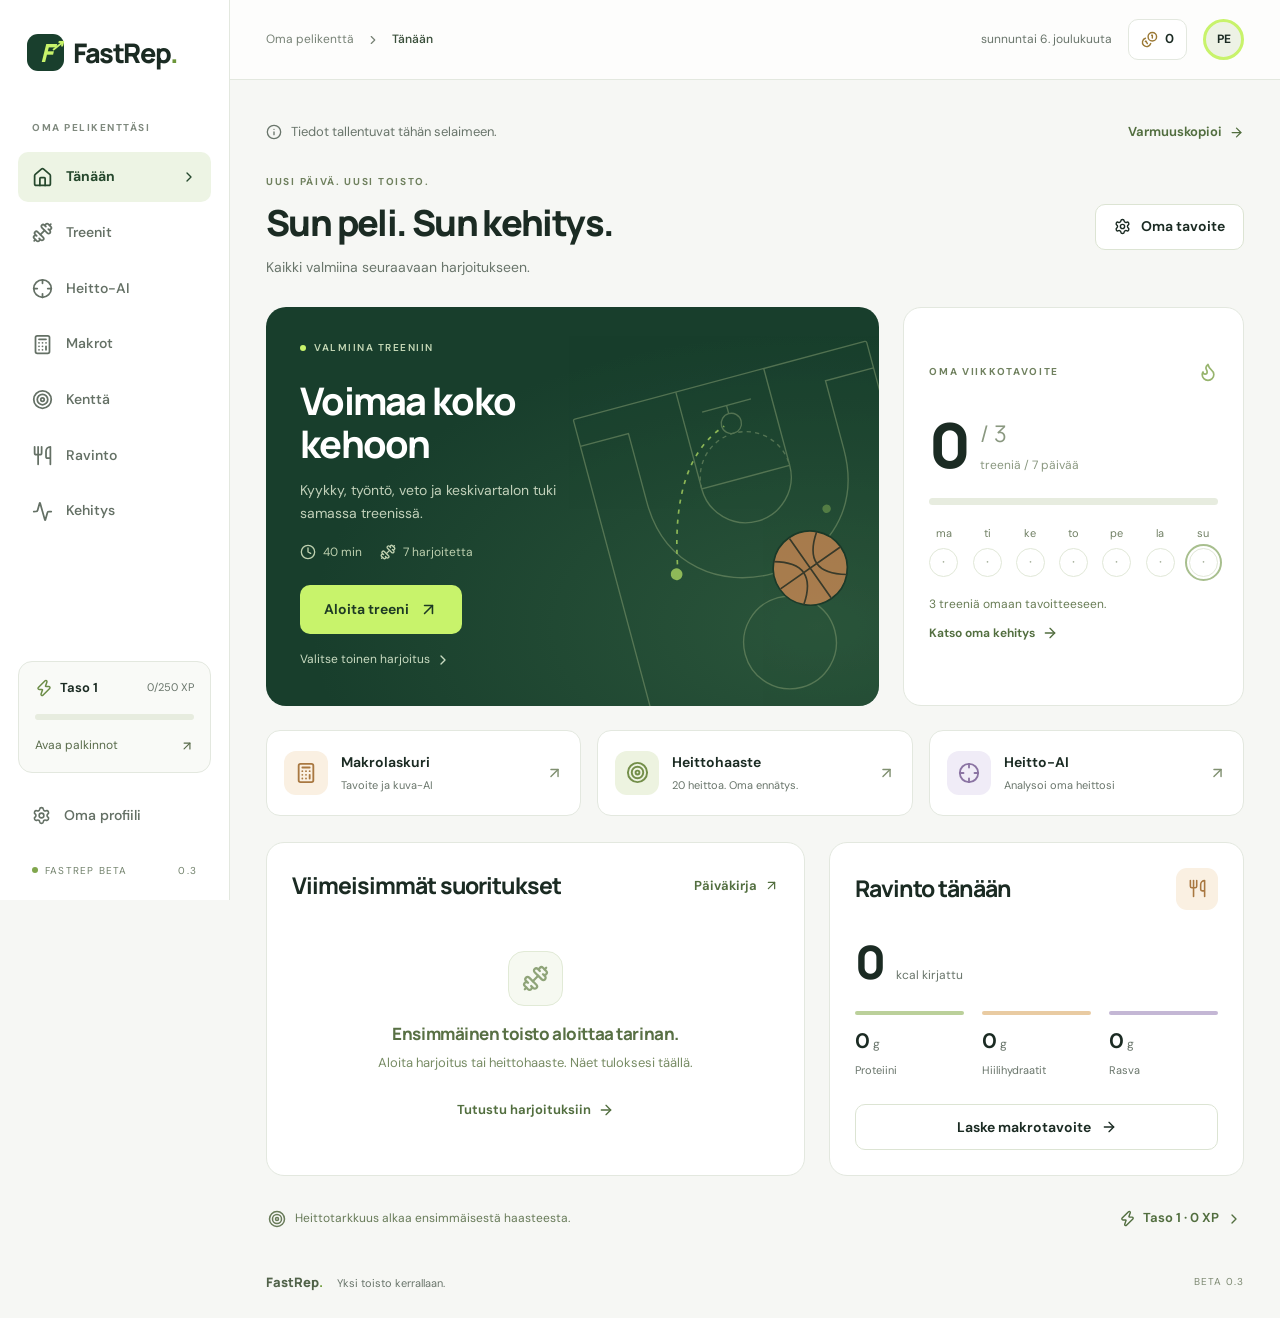
==== index.html @ 70773b08 "Publish FastRep macro and shot analysis pages" ====
<!doctype html>
<html lang="fi">
  <head>
    <meta charset="UTF-8"/>
    <meta name="viewport" content="width=device-width, initial-scale=1.0"/>
    <meta name="theme-color" content="#193f2d"/>
    <meta name="description" content="FastRep – koripalloilijan treenit, ruokapäiväkirja, heittohaasteet ja oma kehitys. Ilmainen selainbeta."/>
    <title>FastRep · Oma pelikenttäsi</title>
    <link rel="icon" type="image/svg+xml" href="./favicon.svg"/>
    <link rel="manifest" href="./manifest.webmanifest"/>
    <script type="module" crossorigin src="./assets/index-g4Y_uyLT.js"></script>
    <link rel="stylesheet" crossorigin href="./assets/index-Dnd0br1i.css">
  </head>
  <body>
    <div id="root"></div>
    <noscript>FastRep tarvitsee JavaScriptin. Ota se käyttöön selaimen asetuksissa.</noscript>
  </body>
</html>
---- assets/index-Dnd0br1i.css ----
@import "https://fonts.googleapis.com/css2?family=DM+Sans:wght@400;450;500;550;600;650;700&family=Manrope:wght@400;500;600;650;700;750;800&display=swap";:root{--bg:#f6f7f4;--ink:#1b2b23;--muted:#69756b;--line:#e3e8df;--green:#193f2d;--lime:#c8f36b;--white:#fff;--radius:18px}*{box-sizing:border-box}body{background:var(--bg);color:var(--ink);margin:0;font-family:DM Sans,Arial,sans-serif;font-size:15px;line-height:1.55}button,input,select,textarea{font:inherit}button,a,input,select,textarea,summary{-webkit-tap-highlight-color:transparent}button,a{touch-action:manipulation}button{cursor:pointer;color:inherit;transition:background .16s,border-color .16s,transform .16s}button:disabled{opacity:.45;cursor:not-allowed}button:focus-visible,a:focus-visible,input:focus-visible,select:focus-visible,textarea:focus-visible,summary:focus-visible{outline-offset:3px;outline:3px solid #729e3c}a{color:inherit;text-decoration:none}h1,h2,h3,p{margin-top:0}h1,h2,h3{letter-spacing:-.045em;font-family:Manrope,DM Sans,sans-serif;line-height:1.2}h1{margin-bottom:12px;font-size:36px;font-weight:800}h2{margin-bottom:12px;font-size:23px;font-weight:750}h3{letter-spacing:-.025em;margin-bottom:8px;font-size:17px;font-weight:750}p{line-height:1.65}small{font-size:12px}strong{font-weight:650}svg{flex-shrink:0}.sr-only{clip:rect(0,0,0,0);white-space:nowrap;border:0;width:1px;height:1px;margin:-1px;padding:0;position:absolute;overflow:hidden}.skip-link{z-index:200;background:var(--green);color:#fff;border-radius:8px;padding:12px 18px;position:fixed;top:-80px;left:20px}.skip-link:focus{top:15px}.app-shell{min-height:100vh;display:flex}.sidebar{border-right:1px solid var(--line);z-index:20;background:#fff;flex-direction:column;width:230px;padding:32px 18px 22px;display:flex;position:fixed;inset:0 auto 0 0}.brand{letter-spacing:-1.4px;background:0 0;border:0;align-items:center;gap:9px;padding:0 9px;font-family:Manrope,sans-serif;font-size:27px;font-weight:800;display:flex}.brand-dot{color:#6c9639;margin-left:-9px}.brand-symbol{background:var(--green);width:37px;height:37px;color:var(--lime);border-radius:11px;place-items:center;font-size:25px;font-style:italic;font-weight:800;display:grid;position:relative}.brand-symbol span{font-size:16px;position:absolute;top:-1px;right:2px}.sidebar-label{letter-spacing:1.5px;color:#7f897e;margin:46px 14px 17px;font-size:10px;font-weight:700}.sidebar nav{gap:6px;display:grid}.nav-item{text-align:left;color:#647065;background:0 0;border:0;border-radius:10px;align-items:center;gap:13px;width:100%;padding:14px;font-size:14px;font-weight:550;display:flex}.nav-item:hover{background:#f3f6ef}.nav-item.active{color:#26482d;background:#edf4e4;font-weight:700}.nav-chevron{margin-left:auto}.sidebar-bottom{margin-top:auto;padding-top:35px}.level-card{border:1px solid var(--line);text-align:left;background:#f9faf7;border-radius:14px;width:100%;margin-bottom:18px;padding:16px;display:block}.level-card>div:first-child{align-items:center;gap:7px;display:flex}.level-card strong{font-size:13px}.level-card div>span:last-child{color:var(--muted);margin-left:auto;font-size:11px}.level-icon{color:#6b8c46;display:flex}.level-card p{color:#596b4b;justify-content:space-between;align-items:center;margin:10px 0 0;font-size:12px;display:flex}.progress{background:#e7ecdf;border-radius:8px;height:6px;margin:16px 0;overflow:hidden}.progress i{background:#99c45b;border-radius:8px;height:100%;transition:width .3s;display:block}.beta-label{letter-spacing:1.2px;color:#71816b;align-items:center;gap:7px;padding:22px 14px 0;font-size:10px;display:flex}.beta-label i{background:#80a64d;border-radius:50%;width:6px;height:6px}.beta-label span{margin-left:auto}.main-shell{width:calc(100% - 230px);min-width:0;margin-left:230px}.topbar{border-bottom:1px solid var(--line);background:#ffffffc9;justify-content:space-between;align-items:center;height:80px;padding:0 36px;display:flex}.breadcrumb{color:#778276;align-items:center;gap:12px;font-size:12px;display:flex}.breadcrumb strong{color:#3b503c;font-weight:550}.topbar-right{align-items:center;gap:16px;display:flex}.today-date{color:var(--muted);font-size:12px}.coin-balance{border:1px solid var(--line);background:#fff;border-radius:10px;align-items:center;gap:7px;padding:9px 12px;font-size:13px;font-weight:650;display:inline-flex}.coin-balance svg{color:#9b7935}.coin-balance>span{color:var(--muted);font-weight:400}.avatar{background:#edf2e5;border:3px solid;border-radius:50%;width:41px;height:41px;font-size:12px;font-weight:700}.mobile-brand,.mobile-nav{display:none}main{outline:none;max-width:1420px;margin:0 auto;padding:34px 36px 0}.section-heading{justify-content:space-between;align-items:center;gap:24px;margin-bottom:28px;display:flex}.section-heading p{color:var(--muted);margin:0;font-size:14px}.eyebrow{letter-spacing:1.7px;color:#6f805e;margin-bottom:11px;font-size:10px;font-weight:700;display:block}.primary,.secondary,.lime-btn,.dark-btn{text-align:center;border:1px solid #0000;border-radius:10px;justify-content:center;align-items:center;gap:10px;min-height:46px;padding:12px 18px;font-size:14px;font-weight:650;line-height:1.4;display:inline-flex}.primary,.dark-btn{background:var(--green);color:#fff}.primary:hover:not(:disabled),.dark-btn:hover:not(:disabled){background:#285a3e}.secondary{background:#fff;border-color:#dce4d3}.secondary:hover:not(:disabled){background:#f2f6ec;border-color:#bdcdb1}.lime-btn{background:var(--lime);color:#1d3924}.lime-btn:hover{background:#dcff9a}.full{width:100%}.text-btn{color:#526e3f;background:0 0;border:0;justify-content:center;align-items:center;gap:7px;min-height:36px;padding:8px 0;font-size:13px;font-weight:650;display:inline-flex}.icon-btn{background:0 0;border:0;border-radius:10px;justify-content:center;align-items:center;width:40px;height:40px;display:inline-flex}.icon-btn:hover{background:#eef3e7}.danger{color:#a04332}.muted{color:var(--muted);font-size:14px}.tiny{color:#6f7d66;margin-top:16px;font-size:12px;line-height:1.6}.card{border:1px solid var(--line);border-radius:var(--radius);background:#fff;min-width:0;padding:25px}.card-heading{justify-content:space-between;align-items:center;gap:14px;margin-bottom:12px;display:flex}.card-heading h2,.card-heading h3,.card-heading .eyebrow{margin:0}.card-heading .text-btn{white-space:nowrap}.two-col{grid-template-columns:minmax(0,1fr) minmax(0,1fr);gap:24px;margin-bottom:24px;display:grid}.three-col{grid-template-columns:repeat(3,minmax(0,1fr));gap:22px;margin-bottom:24px;display:grid}.stack{flex-direction:column;gap:24px;min-width:0;display:flex}.dashboard-top{grid-template-columns:minmax(0,1.8fr) minmax(270px,1fr);gap:24px;margin-bottom:24px;display:grid}.hero{color:#fff;background:#183e2c;border-radius:20px;min-height:340px;position:relative;overflow:hidden}.hero:before{content:"";pointer-events:none;background:radial-gradient(at 90% 80%,#46775066,#0000 65%);position:absolute;inset:0}.hero-copy{z-index:1;width:66%;padding:33px 34px;position:relative}.light-label{color:#c6d9b7;letter-spacing:1.5px;align-items:center;gap:8px;margin-bottom:24px;font-size:10px;font-weight:600;display:flex}.light-label i{background:var(--lime);border-radius:50%;width:6px;height:6px}.hero h2{max-width:350px;margin-bottom:14px;font-size:38px;line-height:1.12}.hero p{color:#c2d1ba;max-width:285px;margin-bottom:18px;font-size:14px;line-height:1.65}.hero-meta{color:#bed0af;flex-wrap:wrap;align-items:center;gap:18px;margin:16px 0 24px;font-size:12px;display:flex}.hero-meta>span{align-items:center;gap:7px;display:flex}.hero .lime-btn{min-height:49px;padding:13px 23px}.hero-secondary{color:#c9dbc1;background:0 0;border:0;align-items:center;gap:5px;margin-top:12px;padding:4px 0;font-size:12px;display:flex}.court{color:#718d65;opacity:.65;width:54%;height:100%;position:absolute;top:0;right:-40px;transform:rotate(-15deg)scale(1.12)}.weekly-target{flex-direction:column;justify-content:center;display:flex}.weekly-target .card-heading>svg{color:#97b46d}.weekly-count{align-items:center;gap:12px;margin-top:20px;display:flex}.weekly-count>strong{letter-spacing:-3px;font-family:Manrope,sans-serif;font-size:62px;font-weight:800;line-height:1}.weekly-count>span{color:#8a9880;font-family:Manrope,sans-serif;font-size:23px}.weekly-count small{margin-top:4px;font-family:DM Sans,sans-serif;font-size:12px;display:block}.weekly-target .progress{height:7px;margin:22px 0 20px}.week-dots{justify-content:space-between;gap:5px;display:flex}.week-dots>div{flex-direction:column;align-items:center;gap:6px;display:flex}.week-dots small{color:#718065;font-size:11px}.week-dots span{color:#a3ad97;border:1px solid #e1e8d8;border-radius:50%;place-items:center;width:29px;height:29px;display:grid}.week-dots .done span{color:#48622e;background:#edf6dd;border-color:#c2d7a6}.week-dots .today span{outline-offset:2px;outline:2px solid #a8bf8e}.weekly-target>p{color:#697d56;margin:18px 0 0;font-size:12px}.weekly-target .text-btn{justify-content:flex-start;font-size:12px}.quick-actions{grid-template-columns:repeat(3,minmax(0,1fr));gap:16px;margin-bottom:26px;display:grid}.quick-actions>button{text-align:left;border:1px solid var(--line);background:#fff;border-radius:14px;align-items:center;gap:13px;padding:20px 17px;display:flex}.quick-actions>button:hover{background:#fcfef9;border-color:#b8c9a9}.quick-actions>button>span:nth-child(2){flex:1;min-width:0}.quick-actions strong{font-size:14px;display:block}.quick-actions small{color:var(--muted);margin-top:3px;font-size:11px;display:block}.quick-actions>button>svg{color:#809071;width:17px}.action-icon{border-radius:12px;flex-shrink:0;place-items:center;width:44px;height:44px;display:grid}.peach{color:#a97841!important;background:#faf0e2!important}.mint{color:#738e49;background:#edf3e0}.lilac{color:#8b74a3;background:#f0ecf7}.home-lower{grid-template-columns:1.3fr 1fr}.home-empty{min-height:225px;padding-bottom:15px!important}.list-row{text-align:left;border-bottom:1px solid #edf0e8;align-items:center;gap:13px;width:100%;padding:18px 0;display:flex}.list-row:last-child{border-bottom:0}.list-row strong{font-size:14px;display:block}.list-row small{color:var(--muted);margin-top:4px;font-size:12px;display:block}.clickable{background:0 0;border:0;border-bottom:1px solid #edf0e8}.clickable:hover{background:#f8faf5}.clickable>svg{color:#839175}.grow{flex:1;min-width:0}.grow strong{overflow-wrap:anywhere}.square-icon{color:#73865a;background:#f0f4e8;border-radius:11px;flex-shrink:0;place-items:center;width:42px;height:42px;display:grid}.kind-challenge{color:#a98b48;background:#f9f0df}.kind-review{color:#8d7aa1;background:#efebf6}.kind-meal{color:#a5825f;background:#f9eee2}.fuel-total{align-items:baseline;gap:12px;margin:29px 0 26px;display:flex}.fuel-total strong{letter-spacing:-2px;font-family:Manrope,sans-serif;font-size:46px;font-weight:800;line-height:1}.fuel-total>span{color:var(--muted);font-size:12px}.macro-grid{grid-template-columns:repeat(3,1fr);gap:18px;margin-bottom:25px;display:grid}.macro-grid>div{flex-direction:column;gap:5px;display:flex}.macro-line{background:#bbd09a;border-radius:3px;width:100%;height:4px;margin-bottom:5px}.line-1{background:#e9cba2}.line-2{background:#c4b7d5}.macro-grid strong{font-size:21px}.macro-grid strong small{color:var(--muted);font-size:12px;font-weight:400}.macro-grid>div>span:last-child{color:var(--muted);font-size:11px}.home-bottomline{color:#687b59;justify-content:space-between;align-items:center;gap:20px;padding:0 2px;font-size:12px;display:flex}.home-bottomline>span{align-items:center;gap:9px;display:flex}.page-footer{color:#7d8972;justify-content:space-between;align-items:center;gap:20px;padding:35px 0 26px;font-size:11px;display:flex}.page-footer>span:first-child{color:#516249;font-family:Manrope,sans-serif;font-size:13px;font-weight:800}.page-footer .muted{margin-left:14px;font-family:DM Sans,sans-serif;font-size:11px;font-weight:400}.page-footer>span:last-child{letter-spacing:1px;font-size:10px}.green{color:#739f3f}.filter-chips{flex-wrap:wrap;gap:9px;margin-bottom:23px;display:flex}.filter-chips button{color:#697e59;background:#fff;border:1px solid #dde5d5;border-radius:22px;min-height:42px;padding:10px 20px;font-size:13px}.filter-chips .selected{background:var(--green);color:#fff;border-color:var(--green)}.training-grid{grid-template-columns:repeat(3,minmax(0,1fr));gap:22px;margin-bottom:22px;display:grid}.training-card{flex-direction:column;padding:0;display:flex;overflow:hidden}.training-art{color:#7c9662;background:#e8efdd;place-items:center;height:185px;display:grid;position:relative;overflow:hidden}.training-art>svg{z-index:1;transform:rotate(-12deg)}.training-art>span{letter-spacing:1.6px;font-size:10px;font-weight:700;position:absolute;top:20px;left:22px}.art-lines{border:1px solid #afbf9475;border-radius:50%;position:absolute;inset:35px -40px -70px 65px;transform:rotate(-25deg)}.art-lines:before,.art-lines:after{content:"";opacity:.16;border:1px solid;border-radius:50%;position:absolute;inset:18px}.art-lines:after{inset:39px}.plan-court .training-art{color:#a68b5d;background:#f3e9da}.plan-reset .training-art{color:#8d7fa6;background:#eeebf4}.card-body{flex-direction:column;flex:1;padding:23px;display:flex}.card-body h2{font-size:23px}.card-body p{color:var(--muted);font-size:14px}.card-body .eyebrow{font-size:10px}.plan-exercises{flex-wrap:wrap;gap:6px;margin:0 0 24px;display:flex}.plan-exercises span{color:#6b795f;border:1px solid #e4e9dd;border-radius:5px;padding:4px 7px;font-size:11px}.training-card .primary{margin-top:auto}.last-trained{color:#77856b;text-align:center;margin-top:13px;font-size:11px;display:block}.context-note{color:#738067;align-items:flex-start;gap:10px;margin:22px 0 28px;display:flex}.context-note p{margin:0;font-size:12px}.context-note svg{margin-top:2px}.skill-banner{background:#edf2e5;border:1px solid #dfe8d1;border-radius:16px;align-items:center;gap:20px;padding:25px;display:flex}.skill-banner h2{margin-bottom:5px;font-size:19px}.skill-banner p{color:#748466;margin:0;font-size:13px}.court-nav{border-bottom:1px solid #dce4d3;gap:24px;margin-bottom:32px;display:flex}.court-nav button{color:#6e7f60;background:0 0;border:0;border-bottom:3px solid #0000;align-items:center;gap:9px;padding:0 2px 15px;font-size:14px;font-weight:650;display:flex}.court-nav .selected{color:#203e27;border-bottom-color:#527738}.segmented{background:#e9eee2;border-radius:12px;width:fit-content;max-width:100%;margin-bottom:25px;padding:5px;display:flex}.segmented button{color:#677b56;background:0 0;border:0;border-radius:8px;justify-content:center;align-items:center;gap:8px;min-height:40px;padding:10px 17px;font-size:13px;display:flex}.segmented .selected{color:#25442a;background:#fff;box-shadow:0 1px 4px #20302010}.pill{color:#6b7f59;white-space:nowrap;background:#f1f5eb;border:1px solid #dfe7d5;border-radius:30px;align-items:center;gap:7px;padding:6px 11px;font-size:11px;display:inline-flex}.challenge-choice{text-align:left;min-height:208px;display:block;position:relative}.challenge-choice.chosen{background:#f6faef;border-color:#8cae5a;box-shadow:0 0 0 1px #8cae5a}.challenge-choice>svg{color:#829c62;margin:6px 0 14px}.challenge-choice p{color:var(--muted);font-size:13px}.challenge-choice .eyebrow{font-size:10px}.xp{color:#60813e;font-size:12px;font-weight:650}.score-card{text-align:center}.score{letter-spacing:-4px;margin:24px 0 9px;font-family:Manrope,sans-serif;font-size:88px;font-weight:800}.score>span{color:#a5b498;letter-spacing:-1px;font-size:35px}.score-card>p{color:#6d805c;font-size:14px}.score-card .button-row>.primary,.score-card .button-row>.secondary{min-height:58px;padding:15px 26px;font-size:17px}.score-card .tiny{font-size:12px}.button-row{flex-wrap:wrap;align-items:center;gap:10px;margin:18px 0;display:flex}.center{justify-content:center}.compact{min-height:40px;padding:7px 10px}.file-button{cursor:pointer;margin:0;position:relative}.file-button input,.photo-upload input{opacity:0;cursor:pointer;width:100%;height:100%;margin:0;padding:0;position:absolute;inset:0}.video-preview{background:#162d20;border-radius:11px;width:100%;max-height:440px;margin:16px 0;display:block}.camera-studio>small{color:var(--muted)}.live-art{color:#c8f36b;background:#183e2c;border-radius:18px;min-height:380px;padding:34px;position:relative;overflow:hidden}.live-art h2{z-index:1;margin-top:20px;font-size:40px;position:relative}.live-art>.court{width:90%;right:-30px}.live-art>span{color:#b4cca0;letter-spacing:1.2px;font-size:10px;position:absolute;bottom:27px;left:30px}.divider{color:var(--muted);margin-top:25px;font-size:13px}.room-code{border:1px dashed #9eb683;border-radius:10px;justify-content:space-between;align-items:center;margin-top:25px;padding:17px;display:flex}.room-code>span{letter-spacing:3px;font-family:monospace;font-size:26px}.versus{text-align:center;justify-content:space-around;align-items:center;gap:12px;margin:28px 0;display:flex}.versus>div{flex-direction:column;max-width:43%;display:flex}.versus strong{font-family:Manrope,sans-serif;font-size:56px}.versus small{color:var(--muted)}.versus>span{color:#82976e;font-size:12px}.versus>div>span{overflow-wrap:anywhere;font-size:14px}.record-value{font-size:26px!important}.record-value small{text-align:right}.upload-zone{text-align:center;background:#f4f7ef;border:1px dashed #bfcfb0;border-radius:12px;flex-direction:column;justify-content:center;align-items:center;min-height:320px;padding:25px;display:flex;position:relative;overflow:hidden}.upload-zone>:not(.court){z-index:1}.upload-zone h2{margin-top:20px;font-size:22px}.upload-zone p{color:#788a66;font-size:14px}.round-icon{color:#88a369}.court.small{color:#b4c5a2;opacity:.5;width:75%;right:-60px}.video-wrap{background:#152f21;border-radius:12px;position:relative;overflow:hidden}.video-wrap video{width:100%;height:auto;display:block}.measure{cursor:crosshair;width:100%;position:absolute;inset:0}.button-row select{width:auto;min-width:66px;min-height:40px;margin:0;padding:8px}.button-row input{flex:1;min-width:145px;margin:0}.check-row{border-bottom:1px solid var(--line);align-items:center;gap:12px;padding:16px 0;font-size:14px;display:flex;margin:0!important}.check-row input{accent-color:#507735;width:20px;height:20px;margin:0}.notice{color:#667e51;background:#f0f5e9;border:1px solid #e2ead7;border-radius:11px;align-items:flex-start;gap:10px;margin:20px 0;padding:15px;display:flex}.notice p{margin:0;font-size:12px}.notice svg{margin-top:2px}.skills-grid{grid-template-columns:repeat(3,minmax(0,1fr));gap:23px;display:grid}.skill-choice{text-align:left;position:relative}.skill-choice:hover{border-color:#aec58c}.skill-number{color:#b3c39e;letter-spacing:-2px;margin-bottom:24px;font-size:40px;font-weight:750;display:block}.skill-choice p{color:var(--muted);min-height:50px;font-size:14px}.skill-choice .text-btn{justify-content:flex-start}.skill-step{align-items:flex-start;gap:15px;margin:24px 0;display:flex}.skill-step>span{color:#6b844d;background:#ecf4df;border-radius:50%;flex-shrink:0;place-items:center;width:29px;height:29px;font-size:13px;font-weight:650;display:grid}.skill-step p{color:#586e4a;margin:1px 0 0;font-size:15px}label{color:#5b7050;margin:19px 0;font-size:13px;font-weight:550;display:block}input,select,textarea{color:#2c4629;background:#fcfdf9;border:1px solid #d7e1ce;border-radius:9px;width:100%;min-width:0;min-height:46px;margin-top:8px;padding:12px;font-size:15px;display:block}input::placeholder,textarea::placeholder{color:#8b9980;font-size:14px}textarea{resize:vertical;min-height:100px}.form-grid{grid-template-columns:1fr 1fr;gap:0 16px;display:grid}.form-grid label{margin:10px 0 18px}.date-selector{align-items:center;gap:9px;margin-bottom:24px;display:flex}.date-input{align-items:center;gap:18px;margin:0;display:flex}.date-input input{background:#fff;width:165px;margin:0}.date-input>span{font-size:14px}.nutrition-strip{border:1px solid var(--line);background:#fff;border-radius:18px;grid-template-columns:repeat(4,minmax(0,1fr));margin-bottom:24px;padding:24px 0;display:grid}.nutrient{border-right:1px solid var(--line);padding:0 27px}.nutrient:last-child{border:0}.nutrient>span{color:#718163;font-size:12px}.nutrient>strong{letter-spacing:-1.2px;margin-top:5px;font-family:Manrope,sans-serif;font-size:33px;display:block}.nutrient small{color:#7b8f69;letter-spacing:0;margin-left:7px;font-size:13px;font-weight:400}.nutrient-0>span:before,.nutrient-1>span:before,.nutrient-2>span:before,.nutrient-3>span:before{content:"";background:#224c32;border-radius:50%;width:6px;height:6px;margin-right:8px;display:inline-block}.nutrient-1>span:before{background:#a4c574}.nutrient-2>span:before{background:#d8b484}.nutrient-3>span:before{background:#b19dca}.diary-columns{grid-template-columns:1.35fr 1fr;align-items:start}.count-label{color:#7a8b6c;font-size:12px}.meal-row{border-bottom:1px solid #edf0e8;align-items:center;gap:13px;padding:19px 0;display:flex}.meal-row:last-child{border:0}.meal-row strong{font-size:14px}.meal-row small{color:var(--muted);margin-top:5px;font-size:11px;display:block}.meal-row>strong{text-align:right}.meal-actions{flex-direction:column;display:flex}.meal-actions .icon-btn{width:34px;height:30px}.empty{text-align:center;color:#8fa479;padding:35px 16px}.empty h3{color:#587044;max-width:360px;margin:18px auto 8px;font-size:17px}.empty p{color:#788c65;max-width:330px;margin:0 auto 18px;font-size:13px}.empty-icon{background:#f6f9f1;border:1px solid #e1ead6;border-radius:16px;place-items:center;width:55px;height:55px;margin:0 auto;display:grid}.empty-inline{color:#7c8c6f;padding:12px 0;font-size:13px}.meal-ideas{background:#f9fbf6}.meal-ideas summary{cursor:pointer;font-size:15px;font-weight:650}.meal-idea{border-bottom:1px solid #e5ecdc;flex-direction:column;gap:5px;padding:18px 0;display:flex}.meal-idea small{letter-spacing:1.4px;color:#778f60;font-size:10px}.meal-idea strong{font-size:14px}.ingredient-add{align-items:flex-end;gap:14px;margin-bottom:17px;display:flex}.ingredient-add label{flex:1;margin:0}.ingredient-total{color:#6c805a;justify-content:space-between;gap:15px;padding:20px 0;font-size:12px;display:flex}.ingredient-total strong{color:#28492b;font-size:19px}.photo-detail{margin:2px 0 24px}.photo-detail summary{cursor:pointer;color:#758663;align-items:center;gap:8px;padding:10px 0;font-size:12px;display:flex}.photo-upload{background:#f7faf1;border:1px dashed #c3d4ae;border-radius:11px;flex-direction:column;justify-content:center;align-items:center;gap:8px;height:170px;display:flex;position:relative;overflow:hidden}.photo-upload img{object-fit:contain;width:100%;height:100%}.photo-upload span{font-size:13px}.progress-overview{grid-template-columns:1.35fr 1fr;gap:24px;display:grid}.week-card .card-heading h2{margin-top:7px;font-size:32px}.week-card .card-heading .muted{letter-spacing:0;font-size:16px;font-weight:450}.week-bars{justify-content:space-between;align-items:flex-end;gap:13px;margin:24px 0 10px;display:flex}.week-bars>div{color:#788e62;flex-direction:column;align-items:center;gap:8px;width:100%;font-size:12px;display:flex}.bar-track{background:#f3f6ed;border-radius:5px;align-items:flex-end;width:100%;max-width:32px;height:100px;display:flex}.bar-track i{background:#b6ce91;border-radius:5px;width:100%}.week-bars .current i{background:#6b9442}.week-bars small{font-size:11px}.shooting-summary{flex-direction:column;justify-content:center;display:flex}.accuracy-value{letter-spacing:-3px;margin:13px 0 18px;font-family:Manrope,sans-serif;font-size:65px;font-weight:800;line-height:1}.accuracy-value span{color:#a9bb95;margin-left:5px;font-size:32px}.shooting-summary .pill{width:fit-content}.subheading{margin-top:32px}.subheading h2{margin:0}.record-grid{grid-template-columns:repeat(3,minmax(0,1fr));gap:20px;margin-bottom:26px;display:grid}.record-card{background:#f0f4e8;border:1px solid #e0e8d3;border-radius:15px;flex-direction:column;align-items:flex-start;gap:13px;padding:23px;display:flex}.record-card>svg{color:#839b5f}.record-card>span{color:#617a48;font-size:13px}.record-card>strong{letter-spacing:-1px;font-family:Manrope,sans-serif;font-size:31px}.record-card small{color:#7f9469;letter-spacing:0;margin-left:6px;font-family:DM Sans,sans-serif;font-size:12px}.filter-label{margin:0}.filter-label select{min-height:40px;margin:0;font-size:12px}.activity-history .list-row .xp{white-space:nowrap}.reward-hero{color:#fff;background:#193e2c;border-radius:19px;justify-content:space-between;align-items:center;gap:25px;padding:35px;display:flex}.reward-hero .eyebrow{color:#b4ca9f}.reward-hero h2{overflow-wrap:anywhere;font-size:34px}.reward-hero p{color:#c6d6ba;font-size:14px}.reward-hero>div:first-child{width:65%;min-width:0}.reward-hero .progress{background:#3a5733}.reward-hero .progress i{background:var(--lime)}.reward-hero small{color:#b3c79e;font-size:12px}.big-avatar{color:#d7e7c9;background:#294b33;border:7px solid;border-radius:50%;flex-shrink:0;place-items:center;width:112px;height:112px;font-family:Manrope,sans-serif;font-size:34px;font-weight:750;display:grid;position:relative}.big-avatar>span{background:var(--lime);color:#234420;letter-spacing:1px;border-radius:6px;padding:4px 10px;font-size:11px;position:absolute;bottom:-12px}.shop-card{padding:0;overflow:hidden}.item-art{place-items:center;height:170px;display:grid}.shop-avatar{color:#edf7e7;background:#23472d;border:7px solid;border-radius:50%;place-items:center;width:88px;height:88px;font-family:Manrope,sans-serif;font-size:25px;font-weight:800;display:grid}.shop-card .card-body{display:block}.shop-card .card-body p{font-size:13px}.locked{color:#7d8f6d}.locked>svg{color:#a6b896}.error-banner{background:#fff7e7;border:1px solid #eddcb6;border-radius:12px;align-items:center;gap:13px;margin-bottom:23px;padding:17px;font-size:14px;display:flex}.error-banner>span{flex:1}.error,.form-error{color:#a03e2f;background:#fff3ef;border-radius:8px;padding:12px;font-size:13px}.loading-state{text-align:center;color:#71865c;padding:50px 0}.loading-state h2{margin:20px 0 10px}.loading-state p{font-size:14px}.skeleton-grid{grid-template-columns:2fr 1fr;gap:20px;margin-top:35px;display:grid}.skeleton-grid i{background:#e9ede3;border-radius:18px;height:180px;animation:1.4s ease-in-out infinite pulse;display:block}.skeleton-grid i:last-child{grid-column:1/-1;height:80px}.connection-empty{padding:80px 15px}.connection-empty h1{margin-top:25px}.spinner{animation:1.2s linear infinite spin}@keyframes spin{to{transform:rotate(360deg)}}@keyframes pulse{50%{opacity:.5}}.toast{color:#fff;z-index:150;background:#224d32;border:1px solid #49754e;border-radius:13px;align-items:center;gap:11px;width:max-content;max-width:calc(100vw - 280px);padding:15px 19px;font-size:14px;display:flex;position:fixed;bottom:28px;left:calc(50% + 115px);transform:translate(-50%);box-shadow:0 7px 28px #17301a30}.toast>button{color:#c3d8b4;background:0 0;border:0;place-items:center;min-width:30px;min-height:30px;display:grid}dialog{width:calc(100% - 32px);max-width:540px;max-height:90dvh;color:var(--ink);background:#fff;border:1px solid #dde7d3;border-radius:21px;padding:28px;overflow:auto;box-shadow:0 25px 90px #19321c30}dialog::backdrop{-webkit-backdrop-filter:blur(4px);backdrop-filter:blur(4px);background:#10241975}.modal-head{justify-content:space-between;align-items:center;gap:20px;margin-bottom:20px;display:flex}.modal-head h2{margin:0;font-size:24px}.modal-head .icon-btn{flex-shrink:0}.preview-meta{color:#789060;flex-wrap:wrap;align-items:center;gap:20px;margin:17px 0;font-size:13px;display:flex}.preview-meta>span{align-items:center;gap:8px;display:flex}.exercise-index{color:#9aae85;min-width:30px;font-size:15px;font-weight:650}.preview-meta~.primary{margin-top:23px}.day-picker{grid-template-columns:repeat(7,1fr);gap:7px;margin-top:10px;display:grid}.day-picker>button{color:#6c8453;background:#f7faf2;border:1px solid #dee8d2;border-radius:9px;min-height:43px}.day-picker .selected{color:#fff;background:#254c30;border-color:#254c30}.entry-notes{white-space:pre-wrap;overflow-wrap:anywhere;color:#617b4c;background:#f4f7ee;border-left:3px solid #a6c57b;border-radius:5px;margin:22px 0 0;padding:17px;font-size:14px}.detail-score{margin:20px 0;font-family:Manrope,sans-serif;font-size:55px;font-weight:750}.detail-score span{color:#8ca475;font-size:19px;font-weight:500}.workout-dialog{max-width:660px;padding:28px}.session-header{justify-content:space-between;align-items:center;gap:15px;display:flex}.session-header .eyebrow{margin-bottom:6px}.session-header h2{margin:0;font-size:25px}.session-meta{color:#72875e;align-items:center;gap:14px;margin-top:19px;font-size:13px;display:flex}.session-meta>span{align-items:center;gap:7px;display:flex}.session-meta>span:last-child{margin-left:auto}.session-meta .text-btn{font-size:12px}.exercise-tabs{gap:10px;margin:20px 0 29px;display:flex}.exercise-tabs button{color:#8ba070;background:#f7faf2;border:1px solid #dbe5ce;border-radius:50%;place-items:center;width:37px;height:37px;font-size:13px;display:grid}.exercise-tabs button.selected{background:var(--green);color:#fff;border-color:var(--green)}.exercise-tabs button.completed:not(.selected){color:#52772d;background:#e8f3d8;border-color:#bed3a1}.exercise-title h3{margin-bottom:8px;font-size:28px}.exercise-title .eyebrow{font-size:10px}.exercise-title p{color:#607b4b;font-size:13px}.exercise-title p>span{color:#81956d}.set-table{margin:22px 0}.set-table-head,.set-row{grid-template-columns:48px 1fr 1fr 62px;align-items:center;gap:15px;display:grid}.set-table-head{color:#82986c;margin-bottom:9px;font-size:11px}.set-row{border-top:1px solid #edf2e5;padding:10px 0}.set-row>span{color:#a2b58d;font-size:15px;font-weight:650}.set-row input{text-align:center;min-height:45px;margin:0;padding:9px}.set-row.is-done input{background:#f5f9ed;border-color:#d4e2c2}.set-check{color:#b5c5a2;background:#f5f8ef;border:1px solid #d2dfc2;border-radius:10px;place-items:center;min-height:45px;display:grid}.is-done .set-check{color:#375527;background:#c8ee8a;border-color:#b1d37a}.set-table.timed .set-table-head,.set-table.timed .set-row{grid-template-columns:1fr 62px}.rest-timer{color:#7d9563;background:#f4f7ed;border-radius:12px;align-items:center;gap:11px;padding:15px;display:flex}.rest-timer>div{flex:1}.rest-timer strong{color:#56763c;font-size:13px;display:block}.rest-timer small{margin-top:4px;font-size:10px;display:block}.rest-timer select{width:80px;min-height:37px;margin:0;padding:8px;font-size:12px}.rest-timer .icon-btn{width:30px;height:36px}.session-navigation{justify-content:space-between;gap:12px;margin:22px 0;display:flex}.session-notes{border-top:1px solid #e5ecda;margin:22px 0;padding-top:18px}.session-notes summary{cursor:pointer;color:#708a56;font-size:13px}.finish-workout{margin-top:4px}.discard-confirm{background:#fff8f1;border:1px solid #efe0d1;border-radius:10px;padding:14px;font-size:13px}.discard-confirm .text-btn{padding-left:16px}.resume-workout{color:#fff;z-index:100;text-align:left;background:#224c31;border:1px solid #5a7c4b;border-radius:15px;align-items:center;gap:15px;min-width:340px;padding:14px 18px;display:flex;position:fixed;bottom:24px;left:calc(50% + 115px);transform:translate(-50%);box-shadow:0 10px 34px #15322130}.resume-workout>span:nth-child(2){flex:1}.resume-workout strong{font-size:14px;display:block}.resume-workout small{color:#bad19e;margin-top:3px;font-size:11px;display:block}.resume-icon{width:38px;height:38px;color:var(--lime);background:#ffffff0e;border-radius:10px;place-items:center;display:grid}.has-active-workout{padding-bottom:86px}@media (width>=1500px){main{padding-top:42px}.hero{min-height:370px}.hero-copy{padding:40px}.hero h2{font-size:44px}.hero p{font-size:15px}.quick-actions>button{padding:23px}.weekly-target{padding:30px}}@media (width<=1200px){.sidebar{width:205px;padding:30px 13px 20px}.brand{font-size:25px}.main-shell{width:calc(100% - 205px);margin-left:205px}main{padding:30px 25px 0}.topbar{padding:0 25px}.dashboard-top{grid-template-columns:minmax(0,1.65fr) minmax(250px,1fr);gap:19px}.hero-copy{width:71%;padding:30px 27px}.hero h2{font-size:33px}.hero .court{width:59%;right:-50px}.card{padding:22px}.training-card,.shop-card{padding:0}.training-grid{gap:15px}.card-body{padding:20px}.card-body h2{font-size:21px}.training-art{height:160px}.quick-actions{gap:12px}.quick-actions>button{gap:10px;padding:17px 13px}.quick-actions small{font-size:10px}.action-icon{width:38px;height:38px}.quick-actions>button>svg{display:none}.two-col{gap:20px}.home-lower,.diary-columns{grid-template-columns:1.1fr 1fr}.home-lower .card-heading,.home-bottomline{flex-wrap:wrap}.toast,.resume-workout{left:calc(50% + 102px)}.skills-grid{gap:17px}.has-active-workout{padding-bottom:86px}}@media (width<=1000px){.sidebar{width:180px;padding:27px 11px}.brand{gap:7px;padding:0 5px;font-size:22px}.brand-symbol{width:31px;height:33px}.sidebar-label{margin-left:10px;font-size:9px}.nav-item{gap:11px;padding:13px 11px;font-size:13px}.main-shell{width:calc(100% - 180px);margin-left:180px}.today-date{display:none}main{padding:28px 22px 0}.section-heading{align-items:flex-start}.section-heading>.secondary{max-width:200px;font-size:12px}.dashboard-top{grid-template-columns:1fr}.hero{min-height:330px}.hero-copy{width:63%;padding:32px}.hero h2{font-size:39px}.hero .court{width:49%;right:-8px}.weekly-target{grid-template-columns:1fr 1fr;gap:0 24px;display:grid}.weekly-target .card-heading{grid-column:1/-1}.weekly-count{grid-row:2/4;margin-top:14px}.weekly-count>strong{font-size:55px}.weekly-target .progress{margin:17px 0 19px}.week-dots{grid-column:2}.weekly-target>p{margin-top:12px}.weekly-target>.text-btn{grid-column:2;justify-content:flex-end}.quick-actions{gap:10px}.quick-actions>button{text-align:center;flex-direction:column;padding:17px 9px}.quick-actions strong{font-size:12px}.quick-actions small{font-size:10px}.home-lower,.two-col,.diary-columns,.training-grid{grid-template-columns:1fr}.training-card{grid-template-columns:160px 1fr;display:grid}.training-art{height:100%;min-height:250px}.card-body p{margin-bottom:15px}.plan-exercises{margin-bottom:19px}.training-card .primary{width:fit-content}.last-trained{text-align:left}.skill-banner{flex-wrap:wrap}.skill-banner .secondary{margin-left:62px}.three-col{grid-template-columns:1fr}.challenge-choice{min-height:175px;padding:23px}.challenge-choice>svg{position:absolute;top:27px;right:25px}.challenge-choice h3{margin-top:24px}.challenge-choice p{margin-bottom:10px}.shop-card{grid-template-columns:150px 1fr;display:grid}.item-art{height:100%}.live-art{min-height:270px}.live-art>.court{width:57%}.skills-grid{grid-template-columns:1fr}.skill-choice{min-height:165px;padding-left:90px}.skill-number{font-size:37px;position:absolute;top:22px;left:26px}.skill-choice p{min-height:0;margin-bottom:10px}.nutrition-strip{padding:21px 0}.nutrient{padding:0 17px}.nutrient>strong{font-size:28px}.nutrient>span{font-size:11px}.nutrient>span:before{display:none}.progress-overview{grid-template-columns:1fr}.shooting-summary{display:block}.record-grid{gap:11px}.record-card{padding:18px}.record-card>span{font-size:12px}.record-card small{margin:0;display:block}.toast,.resume-workout{left:calc(50% + 90px)}.toast{max-width:calc(100vw - 220px)}.has-active-workout{padding-bottom:86px}}@media (width<=700px){.sidebar{display:none}.main-shell{width:100%;margin:0}.topbar{background:#fff;height:69px;padding:0 20px}.breadcrumb{display:none}.mobile-brand{letter-spacing:-1.2px;background:0 0;border:0;padding:0;font-family:Manrope,sans-serif;font-size:25px;font-weight:800;display:block}.mobile-brand>span{color:#80a84d}.topbar-right{gap:12px}.coin-balance{min-height:37px;padding:7px 10px;font-size:12px}.avatar{width:37px;height:37px;font-size:11px}main{padding:26px 19px 82px}.section-heading{margin-bottom:24px;display:block}.section-heading h1{letter-spacing:-1.25px;font-size:29px;line-height:1.18}.section-heading p{font-size:13px}.section-heading>.secondary,.section-heading>.primary,.section-heading>.pill,.section-heading>.coin-balance{max-width:none;margin-top:17px}.home-heading>.secondary{display:none}.eyebrow{letter-spacing:1.6px;font-size:9px}.dashboard-top{gap:18px;margin-bottom:18px}.hero{border-radius:17px;min-height:335px}.hero-copy{width:77%;padding:29px 25px}.light-label{margin-bottom:21px;font-size:8px}.hero h2{max-width:250px;font-size:36px}.hero p{max-width:220px;font-size:13px}.hero .court{opacity:.4;width:65%;top:10px;right:-50px;transform:rotate(-15deg)scale(1.1)}.hero-meta{gap:13px;margin:18px 0 22px;font-size:11px}.hero .lime-btn{min-height:48px;padding:13px 19px;font-size:13px}.hero-secondary{font-size:11px}.weekly-target{gap:0 18px;padding:22px}.weekly-count>strong{font-size:48px}.weekly-count>span{font-size:20px}.weekly-count small{font-size:10px}.weekly-target .card-heading .eyebrow{font-size:9px}.weekly-target>p{font-size:10px}.weekly-target>.text-btn{font-size:11px}.week-dots{gap:6px}.week-dots small{font-size:9px}.week-dots span{width:22px;height:22px;font-size:10px}.week-dots span svg{width:12px}.quick-actions{gap:9px;margin-bottom:19px}.quick-actions>button{border-radius:13px;gap:10px;padding:16px 6px 14px}.quick-actions strong{font-size:11px;line-height:1.4}.quick-actions small{display:none}.action-icon{border-radius:11px;width:38px;height:38px}.action-icon svg{width:20px}.card{border-radius:16px;padding:22px}.training-card,.shop-card{padding:0}.card-heading h2{font-size:19px}.card-heading h3{font-size:16px}.card-heading .text-btn{font-size:12px}.list-row{gap:11px;padding:17px 0}.list-row strong{font-size:13px}.list-row small,.list-row .xp{font-size:11px}.square-icon{width:38px;height:38px}.list-row>svg:last-child{width:15px}.two-col{gap:18px;margin-bottom:19px}.home-empty{min-height:210px}.fuel-total{margin:25px 0 24px}.fuel-total strong{font-size:43px}.macro-grid>div>span:last-child{font-size:10px}.home-bottomline{gap:8px;padding:1px 3px;font-size:11px}.home-bottomline .text-btn{font-size:12px}.page-footer{padding:29px 0 16px}.page-footer .muted{margin-left:10px;font-size:10px}.page-footer>span:last-child{font-size:9px}.mobile-nav{padding:7px 8px max(8px,env(safe-area-inset-bottom));-webkit-backdrop-filter:blur(12px);backdrop-filter:blur(12px);z-index:120;background:#fffffff5;border-top:1px solid #e0e8d6;grid-template-columns:repeat(5,minmax(0,1fr));display:grid;position:fixed;bottom:0;left:0;right:0}.mobile-nav button{color:#8b9a7d;background:0 0;border:0;border-radius:11px;flex-direction:column;justify-content:center;align-items:center;gap:4px;min-height:50px;padding:7px 4px;font-size:10px;display:flex}.mobile-nav button.active{color:#355728;background:#edf5e2;font-weight:650}.mobile-nav button.active svg{stroke-width:2.3px}.primary,.secondary,.dark-btn{min-height:46px;font-size:13px}.filter-chips{flex-wrap:nowrap;gap:7px;margin-right:-3px;padding:2px 3px 4px;overflow:auto}.filter-chips button{white-space:nowrap;flex-shrink:0;padding:9px 13px;font-size:12px}.training-card{grid-template-columns:100px 1fr}.training-art{min-height:270px}.training-art>svg{width:45px}.training-art>span{letter-spacing:1.2px;font-size:8px;top:21px;left:13px}.card-body{padding:20px}.card-body h2{font-size:21px}.card-body p{font-size:13px}.card-body .eyebrow{font-size:8px}.plan-exercises{gap:4px}.plan-exercises span{font-size:9px}.training-card .primary{width:100%;min-height:43px;font-size:12px}.last-trained{font-size:10px}.context-note{margin:18px 0 24px}.context-note p{font-size:11px}.skill-banner{gap:13px;padding:20px}.skill-banner h2{font-size:17px}.skill-banner p{font-size:12px}.skill-banner .secondary{width:100%;margin-left:0}.court-nav{justify-content:space-between;gap:0;margin-bottom:26px}.court-nav button{gap:7px;padding:0 3px 14px;font-size:12px}.court-nav svg{width:17px}.segmented{width:100%}.segmented button{flex:1;padding:10px 7px;font-size:12px}.challenge-choice{min-height:175px}.challenge-choice .xp{font-size:11px}.challenge-choice .eyebrow{font-size:9px}.score{font-size:77px}.score span{font-size:29px}.score-card .button-row>.primary,.score-card .button-row>.secondary{padding:14px 23px;font-size:17px}.score-card .tiny,.tiny{font-size:11px}.upload-zone{min-height:260px;padding:22px}.upload-zone h2{font-size:21px}.upload-zone p{font-size:13px}.live-art h2{font-size:34px}.live-art{min-height:270px;padding:27px}.room-code>span{font-size:23px}.skill-choice{padding-left:85px}.skill-number{left:24px}.nutrition-strip{grid-template-columns:repeat(2,minmax(0,1fr));gap:0 20px;padding:5px 20px}.nutrient{border:0;border-bottom:1px solid var(--line);padding:16px 0}.nutrient:nth-child(3),.nutrient:nth-child(4){border:0}.nutrient>span{font-size:12px}.nutrient>strong{margin-top:3px;font-size:29px}.nutrient>span:before{display:inline-block}.date-selector{gap:6px}.date-input{gap:8px}.date-input>span{display:none}.date-input input{width:160px;min-height:42px;font-size:14px}.date-selector .text-btn{font-size:12px}.count-label{font-size:11px}.meal-row{flex-wrap:wrap;gap:4px 10px}.meal-row .square-icon{width:32px;height:35px}.meal-row .grow{min-width:calc(100% - 125px)}.meal-row .grow strong,.meal-row>strong{font-size:13px}.meal-actions{flex-direction:row;margin-left:auto}.meal-actions .icon-btn{width:36px;height:36px}.meal-row small{font-size:10px}.empty{padding:30px 8px}.empty h3{font-size:16px}.empty p{font-size:12px}.stack,.progress-overview{gap:18px}.week-bars{gap:10px}.record-grid{gap:9px}.record-card{gap:12px;padding:17px 12px}.record-card>span{font-size:11px;line-height:1.5}.record-card>strong{font-size:28px}.record-card small{font-size:10px}.activity-history .card-heading{flex-wrap:wrap;gap:10px}.activity-history .filter-label{width:100%}.activity-history .list-row{gap:9px}.activity-history .xp{font-size:10px}.activity-history .square-icon{width:33px;height:36px}.activity-history .list-row>svg:last-child{display:none}.reward-hero{border-radius:16px;padding:27px 23px}.reward-hero h2{font-size:28px}.big-avatar{border-width:5px;width:85px;height:85px;font-size:26px}.reward-hero>div:first-child{width:60%}.shop-card{grid-template-columns:115px 1fr}.shop-avatar{border-width:6px;width:72px;height:72px;font-size:23px}.shop-card .card-body .secondary{font-size:12px}.locked{opacity:.8}.toast{max-width:calc(100% - 28px);padding:12px 14px;font-size:12px;bottom:91px;left:50%}.toast>span{min-width:0}.error-banner{flex-wrap:wrap;font-size:13px}.error-banner .secondary{min-height:40px;font-size:12px}.loading-state{padding:40px 0}.skeleton-grid{grid-template-columns:1fr}.skeleton-grid i{height:130px}.skeleton-grid i:last-child{grid-column:auto}.loading-state h2{font-size:21px}dialog{border-radius:19px;width:calc(100% - 22px);max-height:92dvh;padding:24px 21px}.modal-head h2{font-size:23px}.modal-head{gap:12px}input,select,textarea{font-size:16px}input::placeholder,textarea::placeholder{font-size:14px}.form-grid{gap:0 12px}.meal-modes button{padding:10px 5px;font-size:11px}.ingredient-total{flex-wrap:wrap}.day-picker{gap:5px}.day-picker>button{min-height:41px}.entry-notes{font-size:13px}.workout-dialog{padding:23px 21px}.session-header h2{font-size:22px}.session-meta{gap:9px;font-size:12px}.session-meta .text-btn,.session-meta>span:last-child{font-size:11px}.exercise-tabs{gap:9px}.exercise-tabs button{width:33px;height:33px;font-size:12px}.exercise-title h3{font-size:25px}.exercise-title p{font-size:12px}.exercise-title p>span{margin-top:5px;display:block}.set-table-head,.set-row{grid-template-columns:32px 1fr 1fr 51px;gap:11px}.set-table-head{font-size:10px}.set-row input{font-size:16px}.rest-timer{gap:8px;padding:12px}.rest-timer>svg{width:18px}.rest-timer small{font-size:9px}.rest-timer strong{font-size:12px}.rest-timer select{width:66px;font-size:12px}.rest-timer .icon-btn{width:25px}.session-navigation .primary,.session-navigation .secondary{padding:11px 13px;font-size:12px}.resume-workout{border-radius:13px;gap:11px;width:calc(100% - 32px);min-width:0;max-width:470px;padding:13px 15px;bottom:89px;left:50%}.resume-workout strong{font-size:13px}.resume-workout small{font-size:10px}.has-active-workout{padding-bottom:170px}.has-active-workout~.toast{bottom:168px}}@media (width<=370px){main{padding-left:14px;padding-right:14px}.weekly-target{gap:0 10px;padding:19px}.week-dots{gap:4px}.week-dots span{width:20px;height:20px}.hero-copy{width:86%}.hero h2{font-size:33px}.training-card{grid-template-columns:80px 1fr}.card-body{padding:18px}.court-nav button{gap:5px;font-size:11px}.set-table-head,.set-row{gap:7px}.rest-timer>svg{display:none}.session-meta>span:last-child{font-size:10px}.card{padding:19px}.training-card,.shop-card{padding:0}}@media (prefers-reduced-motion:reduce){*,:before,:after{scroll-behavior:auto!important;transition:none!important;animation:none!important}}.challenge-picker{grid-template-columns:repeat(3,minmax(0,1fr));gap:16px;margin-bottom:24px;display:grid}.challenge-picker .challenge-choice{min-height:0;padding:19px}.challenge-picker .challenge-choice h3{margin:9px 0 7px;font-size:15px}.challenge-picker .challenge-choice>svg,.challenge-picker .challenge-choice .xp{display:none}.challenge-picker .challenge-choice p{margin:0;font-size:12px}.challenge-picker[data-active=true]{display:none}.shot-dots{flex-wrap:wrap;justify-content:center;gap:7px;max-width:320px;margin:21px auto;display:flex}.shot-dots i{background:#d9e2cc;border-radius:50%;width:9px;height:9px}.shot-dots .hit{background:#8db54e}.shot-dots .miss{background:#d5a991}@media (width<=700px){.challenge-picker{gap:9px}.challenge-picker .challenge-choice{border-radius:12px;padding:13px 10px}.challenge-picker .challenge-choice h3{margin:0;font-size:12px;line-height:1.4}.challenge-picker .challenge-choice p,.challenge-picker .challenge-choice .eyebrow{display:none}}.browser-note{color:var(--muted);flex-wrap:wrap;align-items:center;gap:9px;margin:0 0 24px;font-size:13px;display:flex}.browser-note .text-btn{margin-left:auto;font-size:13px}.backup-panel{border-top:1px solid var(--line);margin-top:28px;padding-top:24px}.backup-panel .muted{font-size:13px}.backup-confirm{border:1px solid var(--line);background:var(--bg);border-radius:12px;margin-top:18px;padding:16px}.video-guide{text-align:left;margin:18px 0 22px}.video-guide-link{background:#f5f8f0;border:1px solid #dce5d4;border-radius:12px;align-items:center;gap:12px;min-height:62px;padding:13px 15px;transition:background .15s,border-color .15s;display:flex}.video-guide-link:hover{background:#eaf2df;border-color:#a7bf8c}.video-guide-icon{width:35px;height:35px;color:var(--green);background:#e2ebd6;border-radius:10px;flex-shrink:0;place-items:center;display:grid}.video-guide-copy{flex:1;min-width:0}.video-guide-copy strong{color:var(--green);font-size:14px;line-height:1.4;display:block}.video-guide-copy small{color:var(--muted);overflow-wrap:anywhere;margin-top:3px;font-size:11px;line-height:1.5;display:block}.video-guide-link>svg{color:var(--muted);flex-shrink:0}.video-guide>p{color:var(--muted);margin:9px 0 0;font-size:12px;line-height:1.55}.video-guide-compact{margin:10px 0 0}.video-guide-compact .video-guide-link{gap:9px;min-height:52px;padding:9px 11px}.video-guide-compact .video-guide-icon{border-radius:8px;width:28px;height:28px}.video-guide-compact .video-guide-copy strong{font-size:12px}.video-guide-compact .video-guide-copy small{font-size:10px}.training-intro{background:#eef5e5;border:1px solid #dae5cd;border-radius:17px;grid-template-columns:1.5fr 1fr;gap:28px;margin-bottom:24px;padding:25px 28px;display:grid}.training-intro h2{margin:13px 0 8px;font-size:23px}.training-intro p{color:var(--muted);max-width:620px;margin:0;font-size:13px;line-height:1.7}.warmup-summary{flex-direction:column;justify-content:center;gap:9px;display:flex}.warmup-summary>span{letter-spacing:.06em;color:var(--green);font-size:11px;font-weight:700}.warmup-summary small{color:var(--muted);font-size:11px;line-height:1.6}.training-filters{margin-bottom:12px}.training-filters button{padding:9px 15px}.training-filters button span{opacity:.7;margin-left:5px}.training-result-count{color:var(--muted);margin:0 0 20px;font-size:12px}.training-equipment{color:var(--muted);flex-direction:column;gap:4px;margin:0 0 15px;font-size:11px;line-height:1.5;display:flex}.training-equipment strong{color:var(--green);text-transform:uppercase;letter-spacing:.06em;font-size:10px}.training-court .training-art{color:#a68b5d;background:#f3e9da}.plan-mobility .training-art,.plan-core .training-art{color:#8d7fa6;background:#eeebf4}.plan-explosiveness .training-art{color:#bb7b54;background:#f5e6db}.preview-equipment{background:#f8faf5;border:1px solid #e3e9dc;border-radius:12px;margin:18px 0;padding:17px}.preview-equipment>strong{color:var(--green);font-size:12px}.preview-equipment>p{color:var(--muted);margin:6px 0 14px;font-size:13px;line-height:1.6}.preview-equipment>p:last-child{margin-bottom:0}.exercise-cue{color:var(--muted);margin:8px 0 0;font-size:12px;line-height:1.6}.session-instruction{background:#f7f9f3;border-radius:11px;margin:15px 0;padding:15px 17px}.session-instruction p{color:var(--green);margin:0 0 8px;font-size:14px;line-height:1.6}.session-instruction small{color:var(--muted);font-size:11px;line-height:1.6;display:block}.set-table.bodyweight .set-table-head,.set-table.bodyweight .set-row{grid-template-columns:48px minmax(0,1fr) 62px}.exercise-tabs{flex-wrap:wrap}@media (width<=650px){.training-intro{grid-template-columns:1fr;gap:20px;padding:21px}.training-intro h2{font-size:21px}.warmup-summary{border-top:1px solid #d8e4c9;padding-top:16px}.training-filters{gap:7px}.training-filters button{padding:8px 12px;font-size:12px}.training-equipment{font-size:10px}.set-table.bodyweight .set-table-head,.set-table.bodyweight .set-row{grid-template-columns:32px minmax(0,1fr) 51px}.session-instruction{padding:13px}.session-instruction p{font-size:13px}}.shot-layout{grid-template-columns:minmax(0,1.35fr) minmax(330px,.85fr);align-items:start;gap:22px;margin-bottom:24px;display:grid}.shot-video-card{min-width:0}.shot-video-card .card-heading p{max-width:680px;margin:7px 0 0}.shot-video-wrap{place-items:center;min-height:280px;margin-top:18px;display:grid}.shot-video-wrap video{object-fit:contain;max-height:68vh}.shot-video-wrap .measure{touch-action:manipulation;height:100%}.shot-timeline{align-items:center;gap:14px;margin:15px 0 10px;display:flex}.shot-timeline input{min-height:28px;accent-color:var(--green);flex:1;margin:0;padding:0}.shot-timeline span{min-width:104px;color:var(--muted);text-align:right;font-variant-numeric:tabular-nums;font-size:11px}.shot-controls{flex-wrap:wrap;align-items:center;margin-bottom:15px}.shot-controls select{width:auto;min-height:39px;margin:0;padding:8px 30px 8px 11px;font-size:12px}.shot-controls .text-btn{margin-left:auto}.shot-analysis-side{min-width:0}.shot-kind-picker{width:100%;margin:17px 0}.shot-kind-picker button{flex:1}.marking-guide{background:#f5f8f0;border:1px solid #dbe6cf;border-radius:13px;min-height:116px;padding:17px;position:relative}.marking-guide>strong{color:var(--green);padding-right:74px;font-size:14px;display:block}.marking-guide>p{color:var(--muted);margin:7px 62px 0 0;font-size:12px;line-height:1.55}.draft-angle{font-family:Manrope,sans-serif;position:absolute;top:15px;right:17px;color:#8caf57!important;padding:0!important;font-size:28px!important}.point-steps{flex-wrap:wrap;gap:6px;margin-top:13px;display:flex}.point-steps span{color:#899b78;background:#e7ecdf;border-radius:7px;padding:5px 8px;font-size:10px}.point-steps span.active{color:#9a603c;background:#f4dfcd}.point-steps span.done{color:#527432;background:#dcebc9}.measurement-group{border-top:1px solid var(--line);margin-top:20px;padding-top:17px}.measurement-group-head{flex-direction:column;gap:4px;margin-bottom:8px;display:flex}.measurement-group-head strong{font-size:13px}.measurement-group-head small{color:var(--muted);font-size:10px;line-height:1.5}.measurement-row{width:100%;color:var(--ink);text-align:left;background:0 0;border:0;border-radius:10px;align-items:center;gap:10px;padding:8px 6px 8px 10px;display:flex}.measurement-row:hover,.measurement-row.selected{background:#eff5e7}.measurement-row>span:first-child{width:48px;color:var(--muted);font-variant-numeric:tabular-nums;font-size:10px}.measurement-row>strong{min-width:40px;font-size:15px}.measurement-row>.grow{color:var(--muted);font-size:11px}.measurement-row .icon-btn{flex:0 0 32px;width:32px;height:32px;display:grid}.shot-analysis-side .check-row{padding:11px 0}.ai-pose-overlay{filter:drop-shadow(0 1px 2px #133c35aa);pointer-events:none}.measure.selecting-shooter{cursor:crosshair;background:#dff2e91a}.shooter-target{pointer-events:none;filter:drop-shadow(0 1px 2px #173b2aaa)}.shooter-target circle{fill:#c8f36b44;stroke:#c8f36b;stroke-width:.65%}.shooter-target line{stroke:#c8f36b;stroke-width:.45%}.ai-launch-panel{background:linear-gradient(135deg,#eff8f3,#f7faef);border:1px solid #d4e6dc;border-radius:14px;justify-content:space-between;align-items:flex-end;gap:18px;margin:18px 0 12px;padding:18px;display:flex}.ai-launch-panel h3{margin:5px 0 0;font-size:15px}.hand-picker{width:210px;margin:12px 0 0}.hand-picker button{flex:1;padding:8px 14px}.shooter-select-row{flex-wrap:wrap;align-items:center;gap:8px;margin-top:12px;display:flex}.shooter-select-row .secondary.selected{color:#265d46;background:#e1f2e8;border-color:#74a98a}.shooter-select-row .text-btn{font-size:10px}.shooter-help{max-width:420px;margin:8px 0 0}.ai-button{min-width:185px}.ai-progress{background:#eef5e8;border-radius:12px;margin:10px 0 14px;padding:14px 16px}.ai-progress>div:first-child{justify-content:space-between;align-items:center;gap:12px;font-size:12px;display:flex}.ai-progress .progress{margin:10px 0 7px}.ai-progress small{color:var(--muted);font-size:10px}.ai-result-card{background:linear-gradient(155deg,#fff 45%,#f4faf6);border-color:#d2e4d9}.ai-result-card.has-result{border-color:#a9cbbb;box-shadow:0 9px 30px #396c5430}.ai-badge{color:#2d7057;background:#dff2e9;border-radius:9px;align-items:center;gap:6px;padding:7px 10px;font-size:11px;font-weight:700;display:flex}.ai-empty{text-align:center;color:#7b927f;flex-direction:column;justify-content:center;align-items:center;gap:13px;min-height:145px;padding:20px;display:flex}.ai-empty p{max-width:330px;margin:0;font-size:12px;line-height:1.65}.ai-summary{grid-template-columns:repeat(2,minmax(0,1fr));gap:8px;margin:18px 0;display:grid}.ai-summary>div{background:#f7fbf8;border:1px solid #dce9e1;border-radius:11px;padding:12px}.ai-summary small{min-height:27px;color:var(--muted);font-size:9px;line-height:1.4;display:block}.ai-summary strong{margin-top:5px;font-family:Manrope,sans-serif;font-size:20px;display:block}.ai-summary strong span{color:var(--muted);margin-left:2px;font-size:11px}.ai-focus-card{background:linear-gradient(135deg,#e8f7ef,#f5fae9);border:1px solid #9fcab3;border-radius:14px;margin:14px 0;padding:17px;box-shadow:0 7px 22px #42765d1c}.ai-focus-card h3{margin:7px 0 5px;font-size:18px}.ai-focus-card>p{color:#426454;margin:0;font-size:11px;line-height:1.55}.ai-focus-card>div{color:#315943;background:#fff9;border-radius:10px;align-items:flex-start;gap:9px;margin-top:13px;padding:11px 12px;display:flex}.ai-focus-card>div svg{flex-shrink:0;margin-top:2px}.ai-focus-card>div span{flex-direction:column;gap:3px;font-size:10px;line-height:1.5;display:flex}.ai-focus-card>div strong{letter-spacing:.08em;text-transform:uppercase;font-size:9px}.ai-feedback{border-radius:12px;margin-top:12px;padding:15px 16px}.ai-feedback h3{align-items:center;gap:8px;margin:0 0 10px;font-size:13px;display:flex}.ai-feedback p{margin:8px 0;padding-left:15px;font-size:11px;line-height:1.55;position:relative}.ai-feedback p:before{content:"•";position:absolute;left:0}.ai-feedback.good{color:#416d38;background:#edf7e8}.ai-feedback.improve{color:#895b3c;background:#fff4e9}.ai-metrics{grid-template-columns:1fr 1fr;gap:8px;margin:14px 0;display:grid}.ai-metrics>div{border-bottom:1px solid #e5ece5;flex-direction:column;gap:4px;padding:11px;display:flex}.ai-metrics span{color:var(--muted);font-size:9px}.ai-metrics strong{font-size:12px}.ai-caution{color:var(--muted);align-items:flex-start;gap:8px;margin:9px 0 0;font-size:10px;line-height:1.5;display:flex}.ai-caution svg{flex-shrink:0;margin-top:1px}.ai-manual-note{margin:7px 0 0;font-size:11px;line-height:1.5}.fuel-progress{margin:-10px 0 21px}.macro-target-card{margin:0 0 24px}.macro-target-card .card-heading{align-items:flex-start}.macro-target-card .card-heading h2{margin-top:5px}.macro-progress-grid{grid-template-columns:repeat(4,minmax(0,1fr));gap:20px;margin-top:20px;display:grid}.macro-progress>div:first-child{flex-direction:column;gap:4px;min-height:46px;display:flex}.macro-progress>div:first-child strong{font-size:13px}.macro-progress>div:first-child span,.macro-progress>small{color:var(--muted);font-size:10px;line-height:1.4}.macro-progress .progress{margin:10px 0 8px}.macro-progress-1 .progress i{background:#86b96d}.macro-progress-2 .progress i{background:#dfa06f}.macro-progress-3 .progress i{background:#a991bd}.macro-empty-card{text-align:left;width:100%;color:var(--ink);border-style:dashed;align-items:center;gap:15px;margin:0 0 24px;display:flex}.macro-empty-card>span:nth-child(2){flex-direction:column;flex:1;gap:5px;display:flex}.macro-empty-card small{color:var(--muted);line-height:1.55}.macro-calculator-intro{background:#f3f7ed;border-radius:12px;align-items:flex-start;gap:13px;margin-bottom:20px;padding:16px;display:flex}.macro-calculator-intro strong{font-size:14px;display:block}.macro-calculator-intro p{color:var(--muted);margin:5px 0 0;font-size:12px;line-height:1.55}.calculated-target{background:#f8faf5;border:1px solid #dbe6cf;border-radius:13px;margin:17px 0;padding:18px}.calculated-target>span{color:var(--muted);font-size:11px;display:block}.calculated-target>strong{margin:6px 0;font-family:Manrope,sans-serif;font-size:32px;display:block}.calculated-target>strong small{color:var(--muted);font-size:14px}.calculated-target>p{color:var(--muted);margin:0;font-size:10px;line-height:1.5}.food-ai-intro{background:linear-gradient(135deg,#edf7ef,#f7f9eb);border-radius:13px;align-items:flex-start;gap:13px;margin-bottom:15px;padding:15px;display:flex}.food-ai-intro strong{font-size:14px;display:block}.food-ai-intro p{color:var(--muted);margin:4px 0 0;font-size:11px;line-height:1.55}.food-ai-upload{text-align:center;color:#55734b;border-width:1.5px;height:230px;padding:20px}.food-ai-upload>strong{color:#315436;font-size:14px}.food-ai-upload>span{max-width:300px;color:var(--muted);font-size:11px;line-height:1.5}.food-ai-upload.has-photo{background:#162d20;border-style:solid;padding:0}.food-ai-upload img{object-fit:cover}.food-ai-replace{pointer-events:none;background:#fff;border-radius:8px;padding:7px 11px;font-weight:700;position:absolute;bottom:10px;right:10px;color:#23442d!important}.macro-page-grid{grid-template-columns:minmax(0,1.15fr) minmax(280px,.85fr);align-items:start;gap:20px;margin-bottom:28px;display:grid}.macro-page-calculator .card-heading{align-items:flex-start;margin-bottom:20px}.macro-page-calculator .macro-calculator-intro{margin-top:4px}.macro-photo-card>.square-icon{margin-bottom:18px}.macro-photo-card>.eyebrow{margin-bottom:8px;display:block}.macro-photo-card p{color:var(--muted);font-size:13px}.macro-photo-card>small{color:var(--muted);margin-top:13px;line-height:1.5;display:block}.macro-page-progress{grid-template-columns:repeat(2,minmax(0,1fr));gap:22px 16px;display:grid}.macro-diary-link{margin-top:22px}.mobile-more-menu{display:none}@media (width<=1000px){.macro-page-grid{grid-template-columns:1fr}}@media (width<=700px){.macro-page-grid{gap:18px}.mobile-more-menu{z-index:121;right:9px;bottom:calc(73px + env(safe-area-inset-bottom));border:1px solid var(--line);background:#fff;border-radius:15px;gap:4px;width:min(250px,100vw - 18px);padding:8px;display:grid;position:fixed;box-shadow:0 10px 35px #18332126}.mobile-more-menu button{text-align:left;width:100%;min-height:46px;color:var(--ink);background:#fff;border:0;border-radius:9px;align-items:center;gap:12px;padding:9px 12px;display:flex}.mobile-more-menu button:hover,.mobile-more-menu button:focus-visible{background:#eef5e6}.mobile-more-menu button svg:last-child{margin-left:auto}}@media (width<=370px){.macro-page-progress{grid-template-columns:1fr}}.food-ai-button{margin-top:12px}.food-ai-correction{margin-top:16px}.food-ai-correction label{color:var(--ink);font-size:11px;font-weight:650;display:block}.food-ai-correction input{margin-top:8px}.food-ai-search-results{background:#fff;border:1px solid #dce8da;border-radius:10px;max-height:208px;margin-top:6px;overflow:auto}.food-ai-search-results button{text-align:left;width:100%;color:var(--ink);cursor:pointer;background:#fff;border:0;border-bottom:1px solid #eff2ea;justify-content:space-between;align-items:center;gap:8px;padding:11px 12px;font-size:12px;display:flex}.food-ai-search-results button:hover,.food-ai-search-results button:focus-visible{background:#edf6e8}.food-ai-search-results small{color:var(--muted);font-size:10px}.food-ai-search-results p{color:var(--muted);margin:0;padding:12px;font-size:11px}.food-ai-uncertain{color:#885a2f;background:#fff3e3;border-radius:9px;padding:10px 12px;font-size:11px}.food-ai-result{background:#fbfdf9;border:1px solid #bcd6c5;border-radius:14px;margin-top:15px;padding:17px}.food-ai-result-head{justify-content:space-between;align-items:flex-start;gap:12px;display:flex}.food-ai-result-head h3{margin:6px 0 0;font-size:20px}.food-ai-model-note{color:var(--muted);margin:11px 0 15px;line-height:1.5}.food-ai-choices{grid-template-columns:repeat(3,minmax(0,1fr));gap:7px;margin:15px 0;display:grid}.food-ai-choices button{min-width:0;min-height:65px;color:var(--ink);background:#fff;border:1px solid #dce8da;border-radius:10px;flex-direction:column;justify-content:center;gap:5px;padding:9px;display:flex}.food-ai-choices button.selected{background:#edf6e8;border-color:#779d65;box-shadow:0 0 0 1px #779d65}.food-ai-choices strong{text-overflow:ellipsis;font-size:10px;line-height:1.35;overflow:hidden}.food-ai-choices span{color:var(--muted);font-size:9px}.portion-control{background:#f1f5ec;border-radius:11px;margin:0 0 13px;padding:13px 14px;display:block}.portion-control label{justify-content:space-between;align-items:center;gap:12px;font-size:12px;font-weight:650;display:flex}.portion-control input{text-align:right;background:#fff;width:105px;min-width:0;margin:0;padding:8px 10px;font-weight:700}.portion-control p{color:var(--muted);margin:10px 0;font-size:10px;line-height:1.4}.food-ai-portions{grid-template-columns:repeat(4,minmax(0,1fr));gap:6px;display:grid}.food-ai-portions button{color:#3e6646;cursor:pointer;background:#fff;border:1px solid #d5e2cd;border-radius:8px;min-height:35px;font-size:11px}.food-ai-portions button:hover,.food-ai-portions button:focus-visible{background:#e7f2e3;border-color:#82a77a}.food-ai-macros{grid-template-columns:repeat(4,minmax(0,1fr));gap:7px;display:grid}.food-ai-macros>div{background:#fff;border:1px solid #e0e9dd;border-radius:10px;min-width:0;padding:11px 8px}.food-ai-macros span{color:var(--muted);text-overflow:ellipsis;font-size:8px;display:block;overflow:hidden}.food-ai-macros strong{white-space:nowrap;margin-top:6px;font-size:15px;display:block}.food-ai-macros small{color:var(--muted);font-size:8px;font-weight:500}.food-ai-warning,.ai-source-note{color:#7a6745;background:#fff8eb;border-radius:10px;align-items:flex-start;gap:8px;margin:13px 0;padding:11px 12px;display:flex}.food-ai-warning svg,.ai-source-note svg{flex-shrink:0;margin-top:1px}.food-ai-warning p,.ai-source-note{font-size:9px;line-height:1.55}.food-ai-warning p{margin:0}.food-ai-privacy{margin:13px 3px 0;line-height:1.55}.food-ai-compose{text-align:left;margin:13px 0 0;line-height:1.45}@media (width<=1100px){.shot-layout{grid-template-columns:1fr}.macro-progress-grid{grid-template-columns:repeat(2,minmax(0,1fr))}}@media (width<=700px){.section-heading>.button-row{flex-direction:column-reverse;width:100%;margin-top:17px}.section-heading>.button-row>*{width:100%}.shot-layout{gap:18px}.shot-video-wrap{min-height:210px}.shot-controls{gap:7px}.shot-controls .text-btn{margin-left:0}.shot-timeline{flex-direction:column;align-items:flex-start;gap:3px}.shot-timeline input{width:100%}.shot-timeline span{text-align:right;width:100%}.ai-launch-panel{flex-direction:column;align-items:stretch}.hand-picker,.ai-button{width:100%}.shooter-select-row{flex-direction:column;align-items:stretch}.shooter-select-row>*{justify-content:center;width:100%}.ai-summary{grid-template-columns:1fr 1fr}.macro-progress-grid{gap:17px 14px}.macro-empty-card{padding:17px}.macro-empty-card small{font-size:10px}.food-ai-upload{height:205px}.food-ai-result{padding:14px}.food-ai-choices{grid-template-columns:1fr}.food-ai-choices button{text-align:left;flex-direction:row;justify-content:space-between;align-items:center;min-height:48px}.food-ai-macros{grid-template-columns:1fr 1fr}.food-ai-search-results button{flex-direction:column;align-items:flex-start;gap:3px}}
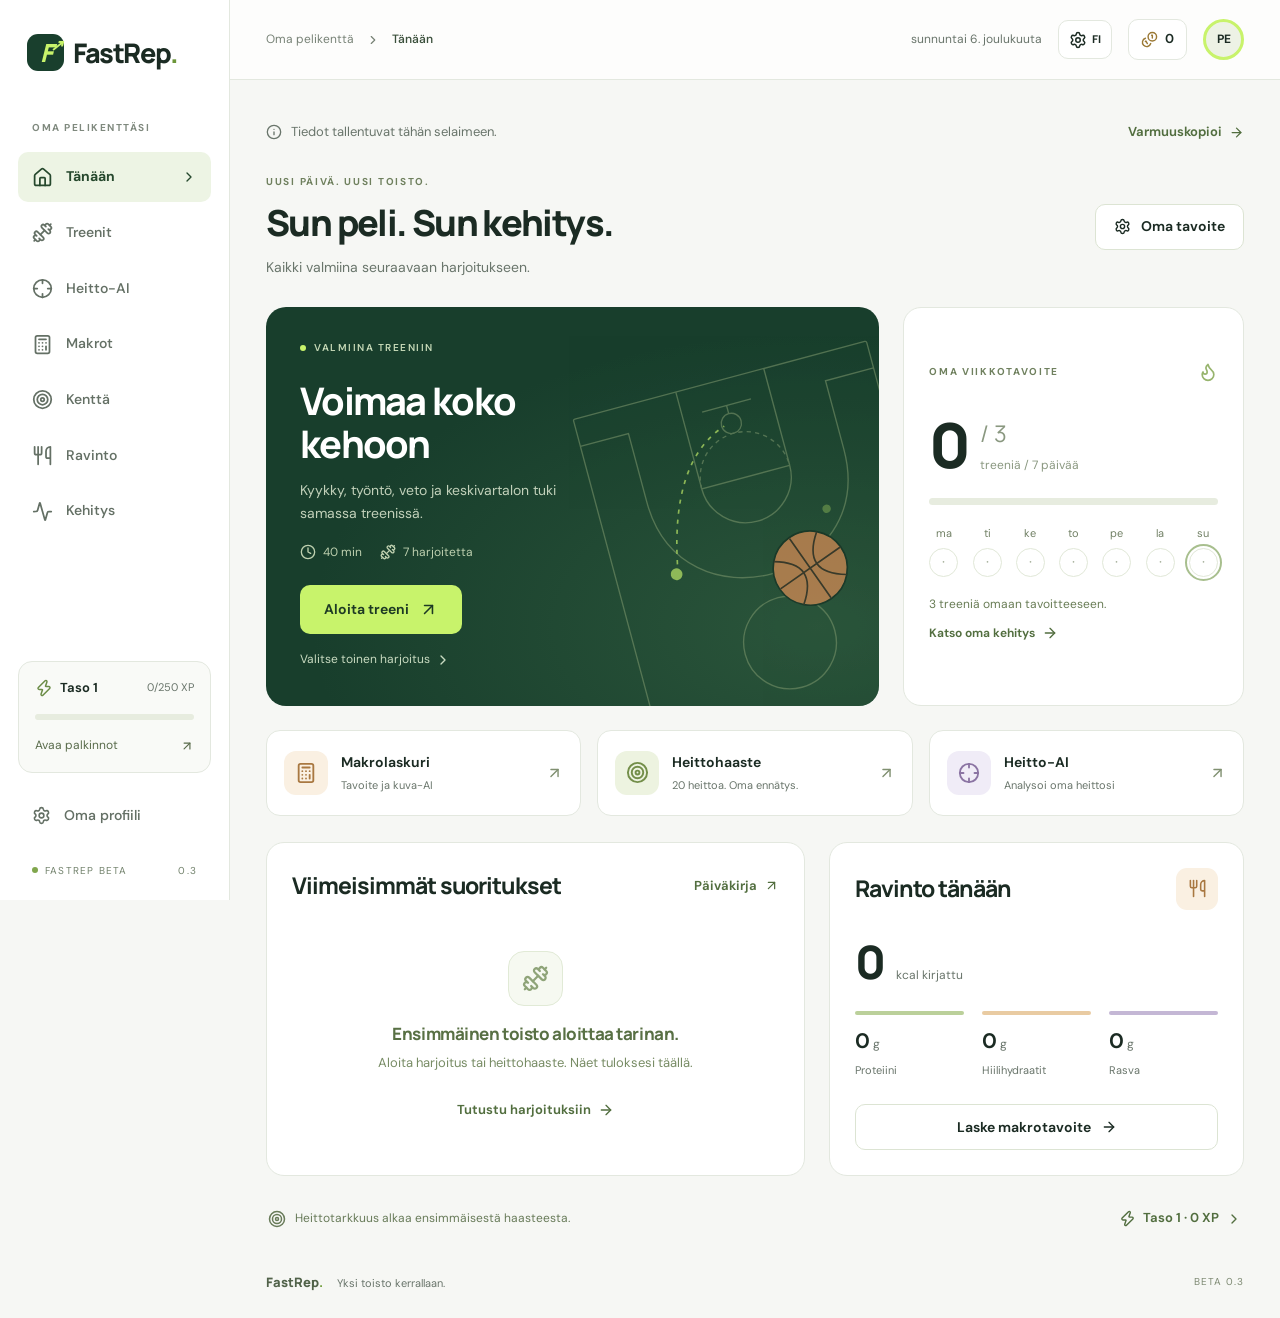
==== commit fe9ce7c1: "Deploy theme, language and better macro estimate" ====
--- a/index.html
+++ b/index.html
@@ -8,8 +8,8 @@
     <title>FastRep · Oma pelikenttäsi</title>
     <link rel="icon" type="image/svg+xml" href="./favicon.svg"/>
     <link rel="manifest" href="./manifest.webmanifest"/>
-    <script type="module" crossorigin src="./assets/index-g4Y_uyLT.js"></script>
-    <link rel="stylesheet" crossorigin href="./assets/index-Dnd0br1i.css">
+    <script type="module" crossorigin src="./assets/index-CES2aRPu.js"></script>
+    <link rel="stylesheet" crossorigin href="./assets/index-BLsfWf7t.css">
   </head>
   <body>
     <div id="root"></div>
--- a/assets/index-BLsfWf7t.css
+++ b/assets/index-BLsfWf7t.css
@@ -0,0 +1 @@
+@import "https://fonts.googleapis.com/css2?family=DM+Sans:wght@400;450;500;550;600;650;700&family=Manrope:wght@400;500;600;650;700;750;800&display=swap";:root{--bg:#f6f7f4;--ink:#1b2b23;--muted:#69756b;--line:#e3e8df;--green:#193f2d;--lime:#c8f36b;--white:#fff;--radius:18px}*{box-sizing:border-box}body{background:var(--bg);color:var(--ink);margin:0;font-family:DM Sans,Arial,sans-serif;font-size:15px;line-height:1.55}button,input,select,textarea{font:inherit}button,a,input,select,textarea,summary{-webkit-tap-highlight-color:transparent}button,a{touch-action:manipulation}button{cursor:pointer;color:inherit;transition:background .16s,border-color .16s,transform .16s}button:disabled{opacity:.45;cursor:not-allowed}button:focus-visible,a:focus-visible,input:focus-visible,select:focus-visible,textarea:focus-visible,summary:focus-visible{outline-offset:3px;outline:3px solid #729e3c}a{color:inherit;text-decoration:none}h1,h2,h3,p{margin-top:0}h1,h2,h3{letter-spacing:-.045em;font-family:Manrope,DM Sans,sans-serif;line-height:1.2}h1{margin-bottom:12px;font-size:36px;font-weight:800}h2{margin-bottom:12px;font-size:23px;font-weight:750}h3{letter-spacing:-.025em;margin-bottom:8px;font-size:17px;font-weight:750}p{line-height:1.65}small{font-size:12px}strong{font-weight:650}svg{flex-shrink:0}.sr-only{clip:rect(0,0,0,0);white-space:nowrap;border:0;width:1px;height:1px;margin:-1px;padding:0;position:absolute;overflow:hidden}.skip-link{z-index:200;background:var(--green);color:#fff;border-radius:8px;padding:12px 18px;position:fixed;top:-80px;left:20px}.skip-link:focus{top:15px}.app-shell{min-height:100vh;display:flex}.sidebar{border-right:1px solid var(--line);z-index:20;background:#fff;flex-direction:column;width:230px;padding:32px 18px 22px;display:flex;position:fixed;inset:0 auto 0 0}.brand{letter-spacing:-1.4px;background:0 0;border:0;align-items:center;gap:9px;padding:0 9px;font-family:Manrope,sans-serif;font-size:27px;font-weight:800;display:flex}.brand-dot{color:#6c9639;margin-left:-9px}.brand-symbol{background:var(--green);width:37px;height:37px;color:var(--lime);border-radius:11px;place-items:center;font-size:25px;font-style:italic;font-weight:800;display:grid;position:relative}.brand-symbol span{font-size:16px;position:absolute;top:-1px;right:2px}.sidebar-label{letter-spacing:1.5px;color:#7f897e;margin:46px 14px 17px;font-size:10px;font-weight:700}.sidebar nav{gap:6px;display:grid}.nav-item{text-align:left;color:#647065;background:0 0;border:0;border-radius:10px;align-items:center;gap:13px;width:100%;padding:14px;font-size:14px;font-weight:550;display:flex}.nav-item:hover{background:#f3f6ef}.nav-item.active{color:#26482d;background:#edf4e4;font-weight:700}.nav-chevron{margin-left:auto}.sidebar-bottom{margin-top:auto;padding-top:35px}.level-card{border:1px solid var(--line);text-align:left;background:#f9faf7;border-radius:14px;width:100%;margin-bottom:18px;padding:16px;display:block}.level-card>div:first-child{align-items:center;gap:7px;display:flex}.level-card strong{font-size:13px}.level-card div>span:last-child{color:var(--muted);margin-left:auto;font-size:11px}.level-icon{color:#6b8c46;display:flex}.level-card p{color:#596b4b;justify-content:space-between;align-items:center;margin:10px 0 0;font-size:12px;display:flex}.progress{background:#e7ecdf;border-radius:8px;height:6px;margin:16px 0;overflow:hidden}.progress i{background:#99c45b;border-radius:8px;height:100%;transition:width .3s;display:block}.beta-label{letter-spacing:1.2px;color:#71816b;align-items:center;gap:7px;padding:22px 14px 0;font-size:10px;display:flex}.beta-label i{background:#80a64d;border-radius:50%;width:6px;height:6px}.beta-label span{margin-left:auto}.main-shell{width:calc(100% - 230px);min-width:0;margin-left:230px}.topbar{border-bottom:1px solid var(--line);background:#ffffffc9;justify-content:space-between;align-items:center;height:80px;padding:0 36px;display:flex}.breadcrumb{color:#778276;align-items:center;gap:12px;font-size:12px;display:flex}.breadcrumb strong{color:#3b503c;font-weight:550}.topbar-right{align-items:center;gap:16px;display:flex}.today-date{color:var(--muted);font-size:12px}.coin-balance{border:1px solid var(--line);background:#fff;border-radius:10px;align-items:center;gap:7px;padding:9px 12px;font-size:13px;font-weight:650;display:inline-flex}.coin-balance svg{color:#9b7935}.coin-balance>span{color:var(--muted);font-weight:400}.avatar{background:#edf2e5;border:3px solid;border-radius:50%;width:41px;height:41px;font-size:12px;font-weight:700}.mobile-brand,.mobile-nav{display:none}main{outline:none;max-width:1420px;margin:0 auto;padding:34px 36px 0}.section-heading{justify-content:space-between;align-items:center;gap:24px;margin-bottom:28px;display:flex}.section-heading p{color:var(--muted);margin:0;font-size:14px}.eyebrow{letter-spacing:1.7px;color:#6f805e;margin-bottom:11px;font-size:10px;font-weight:700;display:block}.primary,.secondary,.lime-btn,.dark-btn{text-align:center;border:1px solid #0000;border-radius:10px;justify-content:center;align-items:center;gap:10px;min-height:46px;padding:12px 18px;font-size:14px;font-weight:650;line-height:1.4;display:inline-flex}.primary,.dark-btn{background:var(--green);color:#fff}.primary:hover:not(:disabled),.dark-btn:hover:not(:disabled){background:#285a3e}.secondary{background:#fff;border-color:#dce4d3}.secondary:hover:not(:disabled){background:#f2f6ec;border-color:#bdcdb1}.lime-btn{background:var(--lime);color:#1d3924}.lime-btn:hover{background:#dcff9a}.full{width:100%}.text-btn{color:#526e3f;background:0 0;border:0;justify-content:center;align-items:center;gap:7px;min-height:36px;padding:8px 0;font-size:13px;font-weight:650;display:inline-flex}.icon-btn{background:0 0;border:0;border-radius:10px;justify-content:center;align-items:center;width:40px;height:40px;display:inline-flex}.icon-btn:hover{background:#eef3e7}.danger{color:#a04332}.muted{color:var(--muted);font-size:14px}.tiny{color:#6f7d66;margin-top:16px;font-size:12px;line-height:1.6}.card{border:1px solid var(--line);border-radius:var(--radius);background:#fff;min-width:0;padding:25px}.card-heading{justify-content:space-between;align-items:center;gap:14px;margin-bottom:12px;display:flex}.card-heading h2,.card-heading h3,.card-heading .eyebrow{margin:0}.card-heading .text-btn{white-space:nowrap}.two-col{grid-template-columns:minmax(0,1fr) minmax(0,1fr);gap:24px;margin-bottom:24px;display:grid}.three-col{grid-template-columns:repeat(3,minmax(0,1fr));gap:22px;margin-bottom:24px;display:grid}.stack{flex-direction:column;gap:24px;min-width:0;display:flex}.dashboard-top{grid-template-columns:minmax(0,1.8fr) minmax(270px,1fr);gap:24px;margin-bottom:24px;display:grid}.hero{color:#fff;background:#183e2c;border-radius:20px;min-height:340px;position:relative;overflow:hidden}.hero:before{content:"";pointer-events:none;background:radial-gradient(at 90% 80%,#46775066,#0000 65%);position:absolute;inset:0}.hero-copy{z-index:1;width:66%;padding:33px 34px;position:relative}.light-label{color:#c6d9b7;letter-spacing:1.5px;align-items:center;gap:8px;margin-bottom:24px;font-size:10px;font-weight:600;display:flex}.light-label i{background:var(--lime);border-radius:50%;width:6px;height:6px}.hero h2{max-width:350px;margin-bottom:14px;font-size:38px;line-height:1.12}.hero p{color:#c2d1ba;max-width:285px;margin-bottom:18px;font-size:14px;line-height:1.65}.hero-meta{color:#bed0af;flex-wrap:wrap;align-items:center;gap:18px;margin:16px 0 24px;font-size:12px;display:flex}.hero-meta>span{align-items:center;gap:7px;display:flex}.hero .lime-btn{min-height:49px;padding:13px 23px}.hero-secondary{color:#c9dbc1;background:0 0;border:0;align-items:center;gap:5px;margin-top:12px;padding:4px 0;font-size:12px;display:flex}.court{color:#718d65;opacity:.65;width:54%;height:100%;position:absolute;top:0;right:-40px;transform:rotate(-15deg)scale(1.12)}.weekly-target{flex-direction:column;justify-content:center;display:flex}.weekly-target .card-heading>svg{color:#97b46d}.weekly-count{align-items:center;gap:12px;margin-top:20px;display:flex}.weekly-count>strong{letter-spacing:-3px;font-family:Manrope,sans-serif;font-size:62px;font-weight:800;line-height:1}.weekly-count>span{color:#8a9880;font-family:Manrope,sans-serif;font-size:23px}.weekly-count small{margin-top:4px;font-family:DM Sans,sans-serif;font-size:12px;display:block}.weekly-target .progress{height:7px;margin:22px 0 20px}.week-dots{justify-content:space-between;gap:5px;display:flex}.week-dots>div{flex-direction:column;align-items:center;gap:6px;display:flex}.week-dots small{color:#718065;font-size:11px}.week-dots span{color:#a3ad97;border:1px solid #e1e8d8;border-radius:50%;place-items:center;width:29px;height:29px;display:grid}.week-dots .done span{color:#48622e;background:#edf6dd;border-color:#c2d7a6}.week-dots .today span{outline-offset:2px;outline:2px solid #a8bf8e}.weekly-target>p{color:#697d56;margin:18px 0 0;font-size:12px}.weekly-target .text-btn{justify-content:flex-start;font-size:12px}.quick-actions{grid-template-columns:repeat(3,minmax(0,1fr));gap:16px;margin-bottom:26px;display:grid}.quick-actions>button{text-align:left;border:1px solid var(--line);background:#fff;border-radius:14px;align-items:center;gap:13px;padding:20px 17px;display:flex}.quick-actions>button:hover{background:#fcfef9;border-color:#b8c9a9}.quick-actions>button>span:nth-child(2){flex:1;min-width:0}.quick-actions strong{font-size:14px;display:block}.quick-actions small{color:var(--muted);margin-top:3px;font-size:11px;display:block}.quick-actions>button>svg{color:#809071;width:17px}.action-icon{border-radius:12px;flex-shrink:0;place-items:center;width:44px;height:44px;display:grid}.peach{color:#a97841!important;background:#faf0e2!important}.mint{color:#738e49;background:#edf3e0}.lilac{color:#8b74a3;background:#f0ecf7}.home-lower{grid-template-columns:1.3fr 1fr}.home-empty{min-height:225px;padding-bottom:15px!important}.list-row{text-align:left;border-bottom:1px solid #edf0e8;align-items:center;gap:13px;width:100%;padding:18px 0;display:flex}.list-row:last-child{border-bottom:0}.list-row strong{font-size:14px;display:block}.list-row small{color:var(--muted);margin-top:4px;font-size:12px;display:block}.clickable{background:0 0;border:0;border-bottom:1px solid #edf0e8}.clickable:hover{background:#f8faf5}.clickable>svg{color:#839175}.grow{flex:1;min-width:0}.grow strong{overflow-wrap:anywhere}.square-icon{color:#73865a;background:#f0f4e8;border-radius:11px;flex-shrink:0;place-items:center;width:42px;height:42px;display:grid}.kind-challenge{color:#a98b48;background:#f9f0df}.kind-review{color:#8d7aa1;background:#efebf6}.kind-meal{color:#a5825f;background:#f9eee2}.fuel-total{align-items:baseline;gap:12px;margin:29px 0 26px;display:flex}.fuel-total strong{letter-spacing:-2px;font-family:Manrope,sans-serif;font-size:46px;font-weight:800;line-height:1}.fuel-total>span{color:var(--muted);font-size:12px}.macro-grid{grid-template-columns:repeat(3,1fr);gap:18px;margin-bottom:25px;display:grid}.macro-grid>div{flex-direction:column;gap:5px;display:flex}.macro-line{background:#bbd09a;border-radius:3px;width:100%;height:4px;margin-bottom:5px}.line-1{background:#e9cba2}.line-2{background:#c4b7d5}.macro-grid strong{font-size:21px}.macro-grid strong small{color:var(--muted);font-size:12px;font-weight:400}.macro-grid>div>span:last-child{color:var(--muted);font-size:11px}.home-bottomline{color:#687b59;justify-content:space-between;align-items:center;gap:20px;padding:0 2px;font-size:12px;display:flex}.home-bottomline>span{align-items:center;gap:9px;display:flex}.page-footer{color:#7d8972;justify-content:space-between;align-items:center;gap:20px;padding:35px 0 26px;font-size:11px;display:flex}.page-footer>span:first-child{color:#516249;font-family:Manrope,sans-serif;font-size:13px;font-weight:800}.page-footer .muted{margin-left:14px;font-family:DM Sans,sans-serif;font-size:11px;font-weight:400}.page-footer>span:last-child{letter-spacing:1px;font-size:10px}.green{color:#739f3f}.filter-chips{flex-wrap:wrap;gap:9px;margin-bottom:23px;display:flex}.filter-chips button{color:#697e59;background:#fff;border:1px solid #dde5d5;border-radius:22px;min-height:42px;padding:10px 20px;font-size:13px}.filter-chips .selected{background:var(--green);color:#fff;border-color:var(--green)}.training-grid{grid-template-columns:repeat(3,minmax(0,1fr));gap:22px;margin-bottom:22px;display:grid}.training-card{flex-direction:column;padding:0;display:flex;overflow:hidden}.training-art{color:#7c9662;background:#e8efdd;place-items:center;height:185px;display:grid;position:relative;overflow:hidden}.training-art>svg{z-index:1;transform:rotate(-12deg)}.training-art>span{letter-spacing:1.6px;font-size:10px;font-weight:700;position:absolute;top:20px;left:22px}.art-lines{border:1px solid #afbf9475;border-radius:50%;position:absolute;inset:35px -40px -70px 65px;transform:rotate(-25deg)}.art-lines:before,.art-lines:after{content:"";opacity:.16;border:1px solid;border-radius:50%;position:absolute;inset:18px}.art-lines:after{inset:39px}.plan-court .training-art{color:#a68b5d;background:#f3e9da}.plan-reset .training-art{color:#8d7fa6;background:#eeebf4}.card-body{flex-direction:column;flex:1;padding:23px;display:flex}.card-body h2{font-size:23px}.card-body p{color:var(--muted);font-size:14px}.card-body .eyebrow{font-size:10px}.plan-exercises{flex-wrap:wrap;gap:6px;margin:0 0 24px;display:flex}.plan-exercises span{color:#6b795f;border:1px solid #e4e9dd;border-radius:5px;padding:4px 7px;font-size:11px}.training-card .primary{margin-top:auto}.last-trained{color:#77856b;text-align:center;margin-top:13px;font-size:11px;display:block}.context-note{color:#738067;align-items:flex-start;gap:10px;margin:22px 0 28px;display:flex}.context-note p{margin:0;font-size:12px}.context-note svg{margin-top:2px}.skill-banner{background:#edf2e5;border:1px solid #dfe8d1;border-radius:16px;align-items:center;gap:20px;padding:25px;display:flex}.skill-banner h2{margin-bottom:5px;font-size:19px}.skill-banner p{color:#748466;margin:0;font-size:13px}.court-nav{border-bottom:1px solid #dce4d3;gap:24px;margin-bottom:32px;display:flex}.court-nav button{color:#6e7f60;background:0 0;border:0;border-bottom:3px solid #0000;align-items:center;gap:9px;padding:0 2px 15px;font-size:14px;font-weight:650;display:flex}.court-nav .selected{color:#203e27;border-bottom-color:#527738}.segmented{background:#e9eee2;border-radius:12px;width:fit-content;max-width:100%;margin-bottom:25px;padding:5px;display:flex}.segmented button{color:#677b56;background:0 0;border:0;border-radius:8px;justify-content:center;align-items:center;gap:8px;min-height:40px;padding:10px 17px;font-size:13px;display:flex}.segmented .selected{color:#25442a;background:#fff;box-shadow:0 1px 4px #20302010}.pill{color:#6b7f59;white-space:nowrap;background:#f1f5eb;border:1px solid #dfe7d5;border-radius:30px;align-items:center;gap:7px;padding:6px 11px;font-size:11px;display:inline-flex}.challenge-choice{text-align:left;min-height:208px;display:block;position:relative}.challenge-choice.chosen{background:#f6faef;border-color:#8cae5a;box-shadow:0 0 0 1px #8cae5a}.challenge-choice>svg{color:#829c62;margin:6px 0 14px}.challenge-choice p{color:var(--muted);font-size:13px}.challenge-choice .eyebrow{font-size:10px}.xp{color:#60813e;font-size:12px;font-weight:650}.score-card{text-align:center}.score{letter-spacing:-4px;margin:24px 0 9px;font-family:Manrope,sans-serif;font-size:88px;font-weight:800}.score>span{color:#a5b498;letter-spacing:-1px;font-size:35px}.score-card>p{color:#6d805c;font-size:14px}.score-card .button-row>.primary,.score-card .button-row>.secondary{min-height:58px;padding:15px 26px;font-size:17px}.score-card .tiny{font-size:12px}.button-row{flex-wrap:wrap;align-items:center;gap:10px;margin:18px 0;display:flex}.center{justify-content:center}.compact{min-height:40px;padding:7px 10px}.file-button{cursor:pointer;margin:0;position:relative}.file-button input,.photo-upload input{opacity:0;cursor:pointer;width:100%;height:100%;margin:0;padding:0;position:absolute;inset:0}.video-preview{background:#162d20;border-radius:11px;width:100%;max-height:440px;margin:16px 0;display:block}.camera-studio>small{color:var(--muted)}.live-art{color:#c8f36b;background:#183e2c;border-radius:18px;min-height:380px;padding:34px;position:relative;overflow:hidden}.live-art h2{z-index:1;margin-top:20px;font-size:40px;position:relative}.live-art>.court{width:90%;right:-30px}.live-art>span{color:#b4cca0;letter-spacing:1.2px;font-size:10px;position:absolute;bottom:27px;left:30px}.divider{color:var(--muted);margin-top:25px;font-size:13px}.room-code{border:1px dashed #9eb683;border-radius:10px;justify-content:space-between;align-items:center;margin-top:25px;padding:17px;display:flex}.room-code>span{letter-spacing:3px;font-family:monospace;font-size:26px}.versus{text-align:center;justify-content:space-around;align-items:center;gap:12px;margin:28px 0;display:flex}.versus>div{flex-direction:column;max-width:43%;display:flex}.versus strong{font-family:Manrope,sans-serif;font-size:56px}.versus small{color:var(--muted)}.versus>span{color:#82976e;font-size:12px}.versus>div>span{overflow-wrap:anywhere;font-size:14px}.record-value{font-size:26px!important}.record-value small{text-align:right}.upload-zone{text-align:center;background:#f4f7ef;border:1px dashed #bfcfb0;border-radius:12px;flex-direction:column;justify-content:center;align-items:center;min-height:320px;padding:25px;display:flex;position:relative;overflow:hidden}.upload-zone>:not(.court){z-index:1}.upload-zone h2{margin-top:20px;font-size:22px}.upload-zone p{color:#788a66;font-size:14px}.round-icon{color:#88a369}.court.small{color:#b4c5a2;opacity:.5;width:75%;right:-60px}.video-wrap{background:#152f21;border-radius:12px;position:relative;overflow:hidden}.video-wrap video{width:100%;height:auto;display:block}.measure{cursor:crosshair;width:100%;position:absolute;inset:0}.button-row select{width:auto;min-width:66px;min-height:40px;margin:0;padding:8px}.button-row input{flex:1;min-width:145px;margin:0}.check-row{border-bottom:1px solid var(--line);align-items:center;gap:12px;padding:16px 0;font-size:14px;display:flex;margin:0!important}.check-row input{accent-color:#507735;width:20px;height:20px;margin:0}.notice{color:#667e51;background:#f0f5e9;border:1px solid #e2ead7;border-radius:11px;align-items:flex-start;gap:10px;margin:20px 0;padding:15px;display:flex}.notice p{margin:0;font-size:12px}.notice svg{margin-top:2px}.skills-grid{grid-template-columns:repeat(3,minmax(0,1fr));gap:23px;display:grid}.skill-choice{text-align:left;position:relative}.skill-choice:hover{border-color:#aec58c}.skill-number{color:#b3c39e;letter-spacing:-2px;margin-bottom:24px;font-size:40px;font-weight:750;display:block}.skill-choice p{color:var(--muted);min-height:50px;font-size:14px}.skill-choice .text-btn{justify-content:flex-start}.skill-step{align-items:flex-start;gap:15px;margin:24px 0;display:flex}.skill-step>span{color:#6b844d;background:#ecf4df;border-radius:50%;flex-shrink:0;place-items:center;width:29px;height:29px;font-size:13px;font-weight:650;display:grid}.skill-step p{color:#586e4a;margin:1px 0 0;font-size:15px}label{color:#5b7050;margin:19px 0;font-size:13px;font-weight:550;display:block}input,select,textarea{color:#2c4629;background:#fcfdf9;border:1px solid #d7e1ce;border-radius:9px;width:100%;min-width:0;min-height:46px;margin-top:8px;padding:12px;font-size:15px;display:block}input::placeholder,textarea::placeholder{color:#8b9980;font-size:14px}textarea{resize:vertical;min-height:100px}.form-grid{grid-template-columns:1fr 1fr;gap:0 16px;display:grid}.form-grid label{margin:10px 0 18px}.date-selector{align-items:center;gap:9px;margin-bottom:24px;display:flex}.date-input{align-items:center;gap:18px;margin:0;display:flex}.date-input input{background:#fff;width:165px;margin:0}.date-input>span{font-size:14px}.nutrition-strip{border:1px solid var(--line);background:#fff;border-radius:18px;grid-template-columns:repeat(4,minmax(0,1fr));margin-bottom:24px;padding:24px 0;display:grid}.nutrient{border-right:1px solid var(--line);padding:0 27px}.nutrient:last-child{border:0}.nutrient>span{color:#718163;font-size:12px}.nutrient>strong{letter-spacing:-1.2px;margin-top:5px;font-family:Manrope,sans-serif;font-size:33px;display:block}.nutrient small{color:#7b8f69;letter-spacing:0;margin-left:7px;font-size:13px;font-weight:400}.nutrient-0>span:before,.nutrient-1>span:before,.nutrient-2>span:before,.nutrient-3>span:before{content:"";background:#224c32;border-radius:50%;width:6px;height:6px;margin-right:8px;display:inline-block}.nutrient-1>span:before{background:#a4c574}.nutrient-2>span:before{background:#d8b484}.nutrient-3>span:before{background:#b19dca}.diary-columns{grid-template-columns:1.35fr 1fr;align-items:start}.count-label{color:#7a8b6c;font-size:12px}.meal-row{border-bottom:1px solid #edf0e8;align-items:center;gap:13px;padding:19px 0;display:flex}.meal-row:last-child{border:0}.meal-row strong{font-size:14px}.meal-row small{color:var(--muted);margin-top:5px;font-size:11px;display:block}.meal-row>strong{text-align:right}.meal-actions{flex-direction:column;display:flex}.meal-actions .icon-btn{width:34px;height:30px}.empty{text-align:center;color:#8fa479;padding:35px 16px}.empty h3{color:#587044;max-width:360px;margin:18px auto 8px;font-size:17px}.empty p{color:#788c65;max-width:330px;margin:0 auto 18px;font-size:13px}.empty-icon{background:#f6f9f1;border:1px solid #e1ead6;border-radius:16px;place-items:center;width:55px;height:55px;margin:0 auto;display:grid}.empty-inline{color:#7c8c6f;padding:12px 0;font-size:13px}.meal-ideas{background:#f9fbf6}.meal-ideas summary{cursor:pointer;font-size:15px;font-weight:650}.meal-idea{border-bottom:1px solid #e5ecdc;flex-direction:column;gap:5px;padding:18px 0;display:flex}.meal-idea small{letter-spacing:1.4px;color:#778f60;font-size:10px}.meal-idea strong{font-size:14px}.ingredient-add{align-items:flex-end;gap:14px;margin-bottom:17px;display:flex}.ingredient-add label{flex:1;margin:0}.ingredient-total{color:#6c805a;justify-content:space-between;gap:15px;padding:20px 0;font-size:12px;display:flex}.ingredient-total strong{color:#28492b;font-size:19px}.photo-detail{margin:2px 0 24px}.photo-detail summary{cursor:pointer;color:#758663;align-items:center;gap:8px;padding:10px 0;font-size:12px;display:flex}.photo-upload{background:#f7faf1;border:1px dashed #c3d4ae;border-radius:11px;flex-direction:column;justify-content:center;align-items:center;gap:8px;height:170px;display:flex;position:relative;overflow:hidden}.photo-upload img{object-fit:contain;width:100%;height:100%}.photo-upload span{font-size:13px}.progress-overview{grid-template-columns:1.35fr 1fr;gap:24px;display:grid}.week-card .card-heading h2{margin-top:7px;font-size:32px}.week-card .card-heading .muted{letter-spacing:0;font-size:16px;font-weight:450}.week-bars{justify-content:space-between;align-items:flex-end;gap:13px;margin:24px 0 10px;display:flex}.week-bars>div{color:#788e62;flex-direction:column;align-items:center;gap:8px;width:100%;font-size:12px;display:flex}.bar-track{background:#f3f6ed;border-radius:5px;align-items:flex-end;width:100%;max-width:32px;height:100px;display:flex}.bar-track i{background:#b6ce91;border-radius:5px;width:100%}.week-bars .current i{background:#6b9442}.week-bars small{font-size:11px}.shooting-summary{flex-direction:column;justify-content:center;display:flex}.accuracy-value{letter-spacing:-3px;margin:13px 0 18px;font-family:Manrope,sans-serif;font-size:65px;font-weight:800;line-height:1}.accuracy-value span{color:#a9bb95;margin-left:5px;font-size:32px}.shooting-summary .pill{width:fit-content}.subheading{margin-top:32px}.subheading h2{margin:0}.record-grid{grid-template-columns:repeat(3,minmax(0,1fr));gap:20px;margin-bottom:26px;display:grid}.record-card{background:#f0f4e8;border:1px solid #e0e8d3;border-radius:15px;flex-direction:column;align-items:flex-start;gap:13px;padding:23px;display:flex}.record-card>svg{color:#839b5f}.record-card>span{color:#617a48;font-size:13px}.record-card>strong{letter-spacing:-1px;font-family:Manrope,sans-serif;font-size:31px}.record-card small{color:#7f9469;letter-spacing:0;margin-left:6px;font-family:DM Sans,sans-serif;font-size:12px}.filter-label{margin:0}.filter-label select{min-height:40px;margin:0;font-size:12px}.activity-history .list-row .xp{white-space:nowrap}.reward-hero{color:#fff;background:#193e2c;border-radius:19px;justify-content:space-between;align-items:center;gap:25px;padding:35px;display:flex}.reward-hero .eyebrow{color:#b4ca9f}.reward-hero h2{overflow-wrap:anywhere;font-size:34px}.reward-hero p{color:#c6d6ba;font-size:14px}.reward-hero>div:first-child{width:65%;min-width:0}.reward-hero .progress{background:#3a5733}.reward-hero .progress i{background:var(--lime)}.reward-hero small{color:#b3c79e;font-size:12px}.big-avatar{color:#d7e7c9;background:#294b33;border:7px solid;border-radius:50%;flex-shrink:0;place-items:center;width:112px;height:112px;font-family:Manrope,sans-serif;font-size:34px;font-weight:750;display:grid;position:relative}.big-avatar>span{background:var(--lime);color:#234420;letter-spacing:1px;border-radius:6px;padding:4px 10px;font-size:11px;position:absolute;bottom:-12px}.shop-card{padding:0;overflow:hidden}.item-art{place-items:center;height:170px;display:grid}.shop-avatar{color:#edf7e7;background:#23472d;border:7px solid;border-radius:50%;place-items:center;width:88px;height:88px;font-family:Manrope,sans-serif;font-size:25px;font-weight:800;display:grid}.shop-card .card-body{display:block}.shop-card .card-body p{font-size:13px}.locked{color:#7d8f6d}.locked>svg{color:#a6b896}.error-banner{background:#fff7e7;border:1px solid #eddcb6;border-radius:12px;align-items:center;gap:13px;margin-bottom:23px;padding:17px;font-size:14px;display:flex}.error-banner>span{flex:1}.error,.form-error{color:#a03e2f;background:#fff3ef;border-radius:8px;padding:12px;font-size:13px}.loading-state{text-align:center;color:#71865c;padding:50px 0}.loading-state h2{margin:20px 0 10px}.loading-state p{font-size:14px}.skeleton-grid{grid-template-columns:2fr 1fr;gap:20px;margin-top:35px;display:grid}.skeleton-grid i{background:#e9ede3;border-radius:18px;height:180px;animation:1.4s ease-in-out infinite pulse;display:block}.skeleton-grid i:last-child{grid-column:1/-1;height:80px}.connection-empty{padding:80px 15px}.connection-empty h1{margin-top:25px}.spinner{animation:1.2s linear infinite spin}@keyframes spin{to{transform:rotate(360deg)}}@keyframes pulse{50%{opacity:.5}}.toast{color:#fff;z-index:150;background:#224d32;border:1px solid #49754e;border-radius:13px;align-items:center;gap:11px;width:max-content;max-width:calc(100vw - 280px);padding:15px 19px;font-size:14px;display:flex;position:fixed;bottom:28px;left:calc(50% + 115px);transform:translate(-50%);box-shadow:0 7px 28px #17301a30}.toast>button{color:#c3d8b4;background:0 0;border:0;place-items:center;min-width:30px;min-height:30px;display:grid}dialog{width:calc(100% - 32px);max-width:540px;max-height:90dvh;color:var(--ink);background:#fff;border:1px solid #dde7d3;border-radius:21px;padding:28px;overflow:auto;box-shadow:0 25px 90px #19321c30}dialog::backdrop{-webkit-backdrop-filter:blur(4px);backdrop-filter:blur(4px);background:#10241975}.modal-head{justify-content:space-between;align-items:center;gap:20px;margin-bottom:20px;display:flex}.modal-head h2{margin:0;font-size:24px}.modal-head .icon-btn{flex-shrink:0}.preview-meta{color:#789060;flex-wrap:wrap;align-items:center;gap:20px;margin:17px 0;font-size:13px;display:flex}.preview-meta>span{align-items:center;gap:8px;display:flex}.exercise-index{color:#9aae85;min-width:30px;font-size:15px;font-weight:650}.preview-meta~.primary{margin-top:23px}.day-picker{grid-template-columns:repeat(7,1fr);gap:7px;margin-top:10px;display:grid}.day-picker>button{color:#6c8453;background:#f7faf2;border:1px solid #dee8d2;border-radius:9px;min-height:43px}.day-picker .selected{color:#fff;background:#254c30;border-color:#254c30}.entry-notes{white-space:pre-wrap;overflow-wrap:anywhere;color:#617b4c;background:#f4f7ee;border-left:3px solid #a6c57b;border-radius:5px;margin:22px 0 0;padding:17px;font-size:14px}.detail-score{margin:20px 0;font-family:Manrope,sans-serif;font-size:55px;font-weight:750}.detail-score span{color:#8ca475;font-size:19px;font-weight:500}.workout-dialog{max-width:660px;padding:28px}.session-header{justify-content:space-between;align-items:center;gap:15px;display:flex}.session-header .eyebrow{margin-bottom:6px}.session-header h2{margin:0;font-size:25px}.session-meta{color:#72875e;align-items:center;gap:14px;margin-top:19px;font-size:13px;display:flex}.session-meta>span{align-items:center;gap:7px;display:flex}.session-meta>span:last-child{margin-left:auto}.session-meta .text-btn{font-size:12px}.exercise-tabs{gap:10px;margin:20px 0 29px;display:flex}.exercise-tabs button{color:#8ba070;background:#f7faf2;border:1px solid #dbe5ce;border-radius:50%;place-items:center;width:37px;height:37px;font-size:13px;display:grid}.exercise-tabs button.selected{background:var(--green);color:#fff;border-color:var(--green)}.exercise-tabs button.completed:not(.selected){color:#52772d;background:#e8f3d8;border-color:#bed3a1}.exercise-title h3{margin-bottom:8px;font-size:28px}.exercise-title .eyebrow{font-size:10px}.exercise-title p{color:#607b4b;font-size:13px}.exercise-title p>span{color:#81956d}.set-table{margin:22px 0}.set-table-head,.set-row{grid-template-columns:48px 1fr 1fr 62px;align-items:center;gap:15px;display:grid}.set-table-head{color:#82986c;margin-bottom:9px;font-size:11px}.set-row{border-top:1px solid #edf2e5;padding:10px 0}.set-row>span{color:#a2b58d;font-size:15px;font-weight:650}.set-row input{text-align:center;min-height:45px;margin:0;padding:9px}.set-row.is-done input{background:#f5f9ed;border-color:#d4e2c2}.set-check{color:#b5c5a2;background:#f5f8ef;border:1px solid #d2dfc2;border-radius:10px;place-items:center;min-height:45px;display:grid}.is-done .set-check{color:#375527;background:#c8ee8a;border-color:#b1d37a}.set-table.timed .set-table-head,.set-table.timed .set-row{grid-template-columns:1fr 62px}.rest-timer{color:#7d9563;background:#f4f7ed;border-radius:12px;align-items:center;gap:11px;padding:15px;display:flex}.rest-timer>div{flex:1}.rest-timer strong{color:#56763c;font-size:13px;display:block}.rest-timer small{margin-top:4px;font-size:10px;display:block}.rest-timer select{width:80px;min-height:37px;margin:0;padding:8px;font-size:12px}.rest-timer .icon-btn{width:30px;height:36px}.session-navigation{justify-content:space-between;gap:12px;margin:22px 0;display:flex}.session-notes{border-top:1px solid #e5ecda;margin:22px 0;padding-top:18px}.session-notes summary{cursor:pointer;color:#708a56;font-size:13px}.finish-workout{margin-top:4px}.discard-confirm{background:#fff8f1;border:1px solid #efe0d1;border-radius:10px;padding:14px;font-size:13px}.discard-confirm .text-btn{padding-left:16px}.resume-workout{color:#fff;z-index:100;text-align:left;background:#224c31;border:1px solid #5a7c4b;border-radius:15px;align-items:center;gap:15px;min-width:340px;padding:14px 18px;display:flex;position:fixed;bottom:24px;left:calc(50% + 115px);transform:translate(-50%);box-shadow:0 10px 34px #15322130}.resume-workout>span:nth-child(2){flex:1}.resume-workout strong{font-size:14px;display:block}.resume-workout small{color:#bad19e;margin-top:3px;font-size:11px;display:block}.resume-icon{width:38px;height:38px;color:var(--lime);background:#ffffff0e;border-radius:10px;place-items:center;display:grid}.has-active-workout{padding-bottom:86px}@media (width>=1500px){main{padding-top:42px}.hero{min-height:370px}.hero-copy{padding:40px}.hero h2{font-size:44px}.hero p{font-size:15px}.quick-actions>button{padding:23px}.weekly-target{padding:30px}}@media (width<=1200px){.sidebar{width:205px;padding:30px 13px 20px}.brand{font-size:25px}.main-shell{width:calc(100% - 205px);margin-left:205px}main{padding:30px 25px 0}.topbar{padding:0 25px}.dashboard-top{grid-template-columns:minmax(0,1.65fr) minmax(250px,1fr);gap:19px}.hero-copy{width:71%;padding:30px 27px}.hero h2{font-size:33px}.hero .court{width:59%;right:-50px}.card{padding:22px}.training-card,.shop-card{padding:0}.training-grid{gap:15px}.card-body{padding:20px}.card-body h2{font-size:21px}.training-art{height:160px}.quick-actions{gap:12px}.quick-actions>button{gap:10px;padding:17px 13px}.quick-actions small{font-size:10px}.action-icon{width:38px;height:38px}.quick-actions>button>svg{display:none}.two-col{gap:20px}.home-lower,.diary-columns{grid-template-columns:1.1fr 1fr}.home-lower .card-heading,.home-bottomline{flex-wrap:wrap}.toast,.resume-workout{left:calc(50% + 102px)}.skills-grid{gap:17px}.has-active-workout{padding-bottom:86px}}@media (width<=1000px){.sidebar{width:180px;padding:27px 11px}.brand{gap:7px;padding:0 5px;font-size:22px}.brand-symbol{width:31px;height:33px}.sidebar-label{margin-left:10px;font-size:9px}.nav-item{gap:11px;padding:13px 11px;font-size:13px}.main-shell{width:calc(100% - 180px);margin-left:180px}.today-date{display:none}main{padding:28px 22px 0}.section-heading{align-items:flex-start}.section-heading>.secondary{max-width:200px;font-size:12px}.dashboard-top{grid-template-columns:1fr}.hero{min-height:330px}.hero-copy{width:63%;padding:32px}.hero h2{font-size:39px}.hero .court{width:49%;right:-8px}.weekly-target{grid-template-columns:1fr 1fr;gap:0 24px;display:grid}.weekly-target .card-heading{grid-column:1/-1}.weekly-count{grid-row:2/4;margin-top:14px}.weekly-count>strong{font-size:55px}.weekly-target .progress{margin:17px 0 19px}.week-dots{grid-column:2}.weekly-target>p{margin-top:12px}.weekly-target>.text-btn{grid-column:2;justify-content:flex-end}.quick-actions{gap:10px}.quick-actions>button{text-align:center;flex-direction:column;padding:17px 9px}.quick-actions strong{font-size:12px}.quick-actions small{font-size:10px}.home-lower,.two-col,.diary-columns,.training-grid{grid-template-columns:1fr}.training-card{grid-template-columns:160px 1fr;display:grid}.training-art{height:100%;min-height:250px}.card-body p{margin-bottom:15px}.plan-exercises{margin-bottom:19px}.training-card .primary{width:fit-content}.last-trained{text-align:left}.skill-banner{flex-wrap:wrap}.skill-banner .secondary{margin-left:62px}.three-col{grid-template-columns:1fr}.challenge-choice{min-height:175px;padding:23px}.challenge-choice>svg{position:absolute;top:27px;right:25px}.challenge-choice h3{margin-top:24px}.challenge-choice p{margin-bottom:10px}.shop-card{grid-template-columns:150px 1fr;display:grid}.item-art{height:100%}.live-art{min-height:270px}.live-art>.court{width:57%}.skills-grid{grid-template-columns:1fr}.skill-choice{min-height:165px;padding-left:90px}.skill-number{font-size:37px;position:absolute;top:22px;left:26px}.skill-choice p{min-height:0;margin-bottom:10px}.nutrition-strip{padding:21px 0}.nutrient{padding:0 17px}.nutrient>strong{font-size:28px}.nutrient>span{font-size:11px}.nutrient>span:before{display:none}.progress-overview{grid-template-columns:1fr}.shooting-summary{display:block}.record-grid{gap:11px}.record-card{padding:18px}.record-card>span{font-size:12px}.record-card small{margin:0;display:block}.toast,.resume-workout{left:calc(50% + 90px)}.toast{max-width:calc(100vw - 220px)}.has-active-workout{padding-bottom:86px}}@media (width<=700px){.sidebar{display:none}.main-shell{width:100%;margin:0}.topbar{background:#fff;height:69px;padding:0 20px}.breadcrumb{display:none}.mobile-brand{letter-spacing:-1.2px;background:0 0;border:0;padding:0;font-family:Manrope,sans-serif;font-size:25px;font-weight:800;display:block}.mobile-brand>span{color:#80a84d}.topbar-right{gap:12px}.coin-balance{min-height:37px;padding:7px 10px;font-size:12px}.avatar{width:37px;height:37px;font-size:11px}main{padding:26px 19px 82px}.section-heading{margin-bottom:24px;display:block}.section-heading h1{letter-spacing:-1.25px;font-size:29px;line-height:1.18}.section-heading p{font-size:13px}.section-heading>.secondary,.section-heading>.primary,.section-heading>.pill,.section-heading>.coin-balance{max-width:none;margin-top:17px}.home-heading>.secondary{display:none}.eyebrow{letter-spacing:1.6px;font-size:9px}.dashboard-top{gap:18px;margin-bottom:18px}.hero{border-radius:17px;min-height:335px}.hero-copy{width:77%;padding:29px 25px}.light-label{margin-bottom:21px;font-size:8px}.hero h2{max-width:250px;font-size:36px}.hero p{max-width:220px;font-size:13px}.hero .court{opacity:.4;width:65%;top:10px;right:-50px;transform:rotate(-15deg)scale(1.1)}.hero-meta{gap:13px;margin:18px 0 22px;font-size:11px}.hero .lime-btn{min-height:48px;padding:13px 19px;font-size:13px}.hero-secondary{font-size:11px}.weekly-target{gap:0 18px;padding:22px}.weekly-count>strong{font-size:48px}.weekly-count>span{font-size:20px}.weekly-count small{font-size:10px}.weekly-target .card-heading .eyebrow{font-size:9px}.weekly-target>p{font-size:10px}.weekly-target>.text-btn{font-size:11px}.week-dots{gap:6px}.week-dots small{font-size:9px}.week-dots span{width:22px;height:22px;font-size:10px}.week-dots span svg{width:12px}.quick-actions{gap:9px;margin-bottom:19px}.quick-actions>button{border-radius:13px;gap:10px;padding:16px 6px 14px}.quick-actions strong{font-size:11px;line-height:1.4}.quick-actions small{display:none}.action-icon{border-radius:11px;width:38px;height:38px}.action-icon svg{width:20px}.card{border-radius:16px;padding:22px}.training-card,.shop-card{padding:0}.card-heading h2{font-size:19px}.card-heading h3{font-size:16px}.card-heading .text-btn{font-size:12px}.list-row{gap:11px;padding:17px 0}.list-row strong{font-size:13px}.list-row small,.list-row .xp{font-size:11px}.square-icon{width:38px;height:38px}.list-row>svg:last-child{width:15px}.two-col{gap:18px;margin-bottom:19px}.home-empty{min-height:210px}.fuel-total{margin:25px 0 24px}.fuel-total strong{font-size:43px}.macro-grid>div>span:last-child{font-size:10px}.home-bottomline{gap:8px;padding:1px 3px;font-size:11px}.home-bottomline .text-btn{font-size:12px}.page-footer{padding:29px 0 16px}.page-footer .muted{margin-left:10px;font-size:10px}.page-footer>span:last-child{font-size:9px}.mobile-nav{padding:7px 8px max(8px,env(safe-area-inset-bottom));-webkit-backdrop-filter:blur(12px);backdrop-filter:blur(12px);z-index:120;background:#fffffff5;border-top:1px solid #e0e8d6;grid-template-columns:repeat(5,minmax(0,1fr));display:grid;position:fixed;bottom:0;left:0;right:0}.mobile-nav button{color:#8b9a7d;background:0 0;border:0;border-radius:11px;flex-direction:column;justify-content:center;align-items:center;gap:4px;min-height:50px;padding:7px 4px;font-size:10px;display:flex}.mobile-nav button.active{color:#355728;background:#edf5e2;font-weight:650}.mobile-nav button.active svg{stroke-width:2.3px}.primary,.secondary,.dark-btn{min-height:46px;font-size:13px}.filter-chips{flex-wrap:nowrap;gap:7px;margin-right:-3px;padding:2px 3px 4px;overflow:auto}.filter-chips button{white-space:nowrap;flex-shrink:0;padding:9px 13px;font-size:12px}.training-card{grid-template-columns:100px 1fr}.training-art{min-height:270px}.training-art>svg{width:45px}.training-art>span{letter-spacing:1.2px;font-size:8px;top:21px;left:13px}.card-body{padding:20px}.card-body h2{font-size:21px}.card-body p{font-size:13px}.card-body .eyebrow{font-size:8px}.plan-exercises{gap:4px}.plan-exercises span{font-size:9px}.training-card .primary{width:100%;min-height:43px;font-size:12px}.last-trained{font-size:10px}.context-note{margin:18px 0 24px}.context-note p{font-size:11px}.skill-banner{gap:13px;padding:20px}.skill-banner h2{font-size:17px}.skill-banner p{font-size:12px}.skill-banner .secondary{width:100%;margin-left:0}.court-nav{justify-content:space-between;gap:0;margin-bottom:26px}.court-nav button{gap:7px;padding:0 3px 14px;font-size:12px}.court-nav svg{width:17px}.segmented{width:100%}.segmented button{flex:1;padding:10px 7px;font-size:12px}.challenge-choice{min-height:175px}.challenge-choice .xp{font-size:11px}.challenge-choice .eyebrow{font-size:9px}.score{font-size:77px}.score span{font-size:29px}.score-card .button-row>.primary,.score-card .button-row>.secondary{padding:14px 23px;font-size:17px}.score-card .tiny,.tiny{font-size:11px}.upload-zone{min-height:260px;padding:22px}.upload-zone h2{font-size:21px}.upload-zone p{font-size:13px}.live-art h2{font-size:34px}.live-art{min-height:270px;padding:27px}.room-code>span{font-size:23px}.skill-choice{padding-left:85px}.skill-number{left:24px}.nutrition-strip{grid-template-columns:repeat(2,minmax(0,1fr));gap:0 20px;padding:5px 20px}.nutrient{border:0;border-bottom:1px solid var(--line);padding:16px 0}.nutrient:nth-child(3),.nutrient:nth-child(4){border:0}.nutrient>span{font-size:12px}.nutrient>strong{margin-top:3px;font-size:29px}.nutrient>span:before{display:inline-block}.date-selector{gap:6px}.date-input{gap:8px}.date-input>span{display:none}.date-input input{width:160px;min-height:42px;font-size:14px}.date-selector .text-btn{font-size:12px}.count-label{font-size:11px}.meal-row{flex-wrap:wrap;gap:4px 10px}.meal-row .square-icon{width:32px;height:35px}.meal-row .grow{min-width:calc(100% - 125px)}.meal-row .grow strong,.meal-row>strong{font-size:13px}.meal-actions{flex-direction:row;margin-left:auto}.meal-actions .icon-btn{width:36px;height:36px}.meal-row small{font-size:10px}.empty{padding:30px 8px}.empty h3{font-size:16px}.empty p{font-size:12px}.stack,.progress-overview{gap:18px}.week-bars{gap:10px}.record-grid{gap:9px}.record-card{gap:12px;padding:17px 12px}.record-card>span{font-size:11px;line-height:1.5}.record-card>strong{font-size:28px}.record-card small{font-size:10px}.activity-history .card-heading{flex-wrap:wrap;gap:10px}.activity-history .filter-label{width:100%}.activity-history .list-row{gap:9px}.activity-history .xp{font-size:10px}.activity-history .square-icon{width:33px;height:36px}.activity-history .list-row>svg:last-child{display:none}.reward-hero{border-radius:16px;padding:27px 23px}.reward-hero h2{font-size:28px}.big-avatar{border-width:5px;width:85px;height:85px;font-size:26px}.reward-hero>div:first-child{width:60%}.shop-card{grid-template-columns:115px 1fr}.shop-avatar{border-width:6px;width:72px;height:72px;font-size:23px}.shop-card .card-body .secondary{font-size:12px}.locked{opacity:.8}.toast{max-width:calc(100% - 28px);padding:12px 14px;font-size:12px;bottom:91px;left:50%}.toast>span{min-width:0}.error-banner{flex-wrap:wrap;font-size:13px}.error-banner .secondary{min-height:40px;font-size:12px}.loading-state{padding:40px 0}.skeleton-grid{grid-template-columns:1fr}.skeleton-grid i{height:130px}.skeleton-grid i:last-child{grid-column:auto}.loading-state h2{font-size:21px}dialog{border-radius:19px;width:calc(100% - 22px);max-height:92dvh;padding:24px 21px}.modal-head h2{font-size:23px}.modal-head{gap:12px}input,select,textarea{font-size:16px}input::placeholder,textarea::placeholder{font-size:14px}.form-grid{gap:0 12px}.meal-modes button{padding:10px 5px;font-size:11px}.ingredient-total{flex-wrap:wrap}.day-picker{gap:5px}.day-picker>button{min-height:41px}.entry-notes{font-size:13px}.workout-dialog{padding:23px 21px}.session-header h2{font-size:22px}.session-meta{gap:9px;font-size:12px}.session-meta .text-btn,.session-meta>span:last-child{font-size:11px}.exercise-tabs{gap:9px}.exercise-tabs button{width:33px;height:33px;font-size:12px}.exercise-title h3{font-size:25px}.exercise-title p{font-size:12px}.exercise-title p>span{margin-top:5px;display:block}.set-table-head,.set-row{grid-template-columns:32px 1fr 1fr 51px;gap:11px}.set-table-head{font-size:10px}.set-row input{font-size:16px}.rest-timer{gap:8px;padding:12px}.rest-timer>svg{width:18px}.rest-timer small{font-size:9px}.rest-timer strong{font-size:12px}.rest-timer select{width:66px;font-size:12px}.rest-timer .icon-btn{width:25px}.session-navigation .primary,.session-navigation .secondary{padding:11px 13px;font-size:12px}.resume-workout{border-radius:13px;gap:11px;width:calc(100% - 32px);min-width:0;max-width:470px;padding:13px 15px;bottom:89px;left:50%}.resume-workout strong{font-size:13px}.resume-workout small{font-size:10px}.has-active-workout{padding-bottom:170px}.has-active-workout~.toast{bottom:168px}}@media (width<=370px){main{padding-left:14px;padding-right:14px}.weekly-target{gap:0 10px;padding:19px}.week-dots{gap:4px}.week-dots span{width:20px;height:20px}.hero-copy{width:86%}.hero h2{font-size:33px}.training-card{grid-template-columns:80px 1fr}.card-body{padding:18px}.court-nav button{gap:5px;font-size:11px}.set-table-head,.set-row{gap:7px}.rest-timer>svg{display:none}.session-meta>span:last-child{font-size:10px}.card{padding:19px}.training-card,.shop-card{padding:0}}@media (prefers-reduced-motion:reduce){*,:before,:after{scroll-behavior:auto!important;transition:none!important;animation:none!important}}.challenge-picker{grid-template-columns:repeat(3,minmax(0,1fr));gap:16px;margin-bottom:24px;display:grid}.challenge-picker .challenge-choice{min-height:0;padding:19px}.challenge-picker .challenge-choice h3{margin:9px 0 7px;font-size:15px}.challenge-picker .challenge-choice>svg,.challenge-picker .challenge-choice .xp{display:none}.challenge-picker .challenge-choice p{margin:0;font-size:12px}.challenge-picker[data-active=true]{display:none}.shot-dots{flex-wrap:wrap;justify-content:center;gap:7px;max-width:320px;margin:21px auto;display:flex}.shot-dots i{background:#d9e2cc;border-radius:50%;width:9px;height:9px}.shot-dots .hit{background:#8db54e}.shot-dots .miss{background:#d5a991}@media (width<=700px){.challenge-picker{gap:9px}.challenge-picker .challenge-choice{border-radius:12px;padding:13px 10px}.challenge-picker .challenge-choice h3{margin:0;font-size:12px;line-height:1.4}.challenge-picker .challenge-choice p,.challenge-picker .challenge-choice .eyebrow{display:none}}.browser-note{color:var(--muted);flex-wrap:wrap;align-items:center;gap:9px;margin:0 0 24px;font-size:13px;display:flex}.browser-note .text-btn{margin-left:auto;font-size:13px}.backup-panel{border-top:1px solid var(--line);margin-top:28px;padding-top:24px}.backup-panel .muted{font-size:13px}.backup-confirm{border:1px solid var(--line);background:var(--bg);border-radius:12px;margin-top:18px;padding:16px}.video-guide{text-align:left;margin:18px 0 22px}.video-guide-link{background:#f5f8f0;border:1px solid #dce5d4;border-radius:12px;align-items:center;gap:12px;min-height:62px;padding:13px 15px;transition:background .15s,border-color .15s;display:flex}.video-guide-link:hover{background:#eaf2df;border-color:#a7bf8c}.video-guide-icon{width:35px;height:35px;color:var(--green);background:#e2ebd6;border-radius:10px;flex-shrink:0;place-items:center;display:grid}.video-guide-copy{flex:1;min-width:0}.video-guide-copy strong{color:var(--green);font-size:14px;line-height:1.4;display:block}.video-guide-copy small{color:var(--muted);overflow-wrap:anywhere;margin-top:3px;font-size:11px;line-height:1.5;display:block}.video-guide-link>svg{color:var(--muted);flex-shrink:0}.video-guide>p{color:var(--muted);margin:9px 0 0;font-size:12px;line-height:1.55}.video-guide-compact{margin:10px 0 0}.video-guide-compact .video-guide-link{gap:9px;min-height:52px;padding:9px 11px}.video-guide-compact .video-guide-icon{border-radius:8px;width:28px;height:28px}.video-guide-compact .video-guide-copy strong{font-size:12px}.video-guide-compact .video-guide-copy small{font-size:10px}.training-intro{background:#eef5e5;border:1px solid #dae5cd;border-radius:17px;grid-template-columns:1.5fr 1fr;gap:28px;margin-bottom:24px;padding:25px 28px;display:grid}.training-intro h2{margin:13px 0 8px;font-size:23px}.training-intro p{color:var(--muted);max-width:620px;margin:0;font-size:13px;line-height:1.7}.warmup-summary{flex-direction:column;justify-content:center;gap:9px;display:flex}.warmup-summary>span{letter-spacing:.06em;color:var(--green);font-size:11px;font-weight:700}.warmup-summary small{color:var(--muted);font-size:11px;line-height:1.6}.training-filters{margin-bottom:12px}.training-filters button{padding:9px 15px}.training-filters button span{opacity:.7;margin-left:5px}.training-result-count{color:var(--muted);margin:0 0 20px;font-size:12px}.training-equipment{color:var(--muted);flex-direction:column;gap:4px;margin:0 0 15px;font-size:11px;line-height:1.5;display:flex}.training-equipment strong{color:var(--green);text-transform:uppercase;letter-spacing:.06em;font-size:10px}.training-court .training-art{color:#a68b5d;background:#f3e9da}.plan-mobility .training-art,.plan-core .training-art{color:#8d7fa6;background:#eeebf4}.plan-explosiveness .training-art{color:#bb7b54;background:#f5e6db}.preview-equipment{background:#f8faf5;border:1px solid #e3e9dc;border-radius:12px;margin:18px 0;padding:17px}.preview-equipment>strong{color:var(--green);font-size:12px}.preview-equipment>p{color:var(--muted);margin:6px 0 14px;font-size:13px;line-height:1.6}.preview-equipment>p:last-child{margin-bottom:0}.exercise-cue{color:var(--muted);margin:8px 0 0;font-size:12px;line-height:1.6}.session-instruction{background:#f7f9f3;border-radius:11px;margin:15px 0;padding:15px 17px}.session-instruction p{color:var(--green);margin:0 0 8px;font-size:14px;line-height:1.6}.session-instruction small{color:var(--muted);font-size:11px;line-height:1.6;display:block}.set-table.bodyweight .set-table-head,.set-table.bodyweight .set-row{grid-template-columns:48px minmax(0,1fr) 62px}.exercise-tabs{flex-wrap:wrap}@media (width<=650px){.training-intro{grid-template-columns:1fr;gap:20px;padding:21px}.training-intro h2{font-size:21px}.warmup-summary{border-top:1px solid #d8e4c9;padding-top:16px}.training-filters{gap:7px}.training-filters button{padding:8px 12px;font-size:12px}.training-equipment{font-size:10px}.set-table.bodyweight .set-table-head,.set-table.bodyweight .set-row{grid-template-columns:32px minmax(0,1fr) 51px}.session-instruction{padding:13px}.session-instruction p{font-size:13px}}.shot-layout{grid-template-columns:minmax(0,1.35fr) minmax(330px,.85fr);align-items:start;gap:22px;margin-bottom:24px;display:grid}.shot-video-card{min-width:0}.shot-video-card .card-heading p{max-width:680px;margin:7px 0 0}.shot-video-wrap{place-items:center;min-height:280px;margin-top:18px;display:grid}.shot-video-wrap video{object-fit:contain;max-height:68vh}.shot-video-wrap .measure{touch-action:manipulation;height:100%}.shot-timeline{align-items:center;gap:14px;margin:15px 0 10px;display:flex}.shot-timeline input{min-height:28px;accent-color:var(--green);flex:1;margin:0;padding:0}.shot-timeline span{min-width:104px;color:var(--muted);text-align:right;font-variant-numeric:tabular-nums;font-size:11px}.shot-controls{flex-wrap:wrap;align-items:center;margin-bottom:15px}.shot-controls select{width:auto;min-height:39px;margin:0;padding:8px 30px 8px 11px;font-size:12px}.shot-controls .text-btn{margin-left:auto}.shot-analysis-side{min-width:0}.shot-kind-picker{width:100%;margin:17px 0}.shot-kind-picker button{flex:1}.marking-guide{background:#f5f8f0;border:1px solid #dbe6cf;border-radius:13px;min-height:116px;padding:17px;position:relative}.marking-guide>strong{color:var(--green);padding-right:74px;font-size:14px;display:block}.marking-guide>p{color:var(--muted);margin:7px 62px 0 0;font-size:12px;line-height:1.55}.draft-angle{font-family:Manrope,sans-serif;position:absolute;top:15px;right:17px;color:#8caf57!important;padding:0!important;font-size:28px!important}.point-steps{flex-wrap:wrap;gap:6px;margin-top:13px;display:flex}.point-steps span{color:#899b78;background:#e7ecdf;border-radius:7px;padding:5px 8px;font-size:10px}.point-steps span.active{color:#9a603c;background:#f4dfcd}.point-steps span.done{color:#527432;background:#dcebc9}.measurement-group{border-top:1px solid var(--line);margin-top:20px;padding-top:17px}.measurement-group-head{flex-direction:column;gap:4px;margin-bottom:8px;display:flex}.measurement-group-head strong{font-size:13px}.measurement-group-head small{color:var(--muted);font-size:10px;line-height:1.5}.measurement-row{width:100%;color:var(--ink);text-align:left;background:0 0;border:0;border-radius:10px;align-items:center;gap:10px;padding:8px 6px 8px 10px;display:flex}.measurement-row:hover,.measurement-row.selected{background:#eff5e7}.measurement-row>span:first-child{width:48px;color:var(--muted);font-variant-numeric:tabular-nums;font-size:10px}.measurement-row>strong{min-width:40px;font-size:15px}.measurement-row>.grow{color:var(--muted);font-size:11px}.measurement-row .icon-btn{flex:0 0 32px;width:32px;height:32px;display:grid}.shot-analysis-side .check-row{padding:11px 0}.ai-pose-overlay{filter:drop-shadow(0 1px 2px #133c35aa);pointer-events:none}.measure.selecting-shooter{cursor:crosshair;background:#dff2e91a}.shooter-target{pointer-events:none;filter:drop-shadow(0 1px 2px #173b2aaa)}.shooter-target circle{fill:#c8f36b44;stroke:#c8f36b;stroke-width:.65%}.shooter-target line{stroke:#c8f36b;stroke-width:.45%}.ai-launch-panel{background:linear-gradient(135deg,#eff8f3,#f7faef);border:1px solid #d4e6dc;border-radius:14px;justify-content:space-between;align-items:flex-end;gap:18px;margin:18px 0 12px;padding:18px;display:flex}.ai-launch-panel h3{margin:5px 0 0;font-size:15px}.hand-picker{width:210px;margin:12px 0 0}.hand-picker button{flex:1;padding:8px 14px}.shooter-select-row{flex-wrap:wrap;align-items:center;gap:8px;margin-top:12px;display:flex}.shooter-select-row .secondary.selected{color:#265d46;background:#e1f2e8;border-color:#74a98a}.shooter-select-row .text-btn{font-size:10px}.shooter-help{max-width:420px;margin:8px 0 0}.ai-button{min-width:185px}.ai-progress{background:#eef5e8;border-radius:12px;margin:10px 0 14px;padding:14px 16px}.ai-progress>div:first-child{justify-content:space-between;align-items:center;gap:12px;font-size:12px;display:flex}.ai-progress .progress{margin:10px 0 7px}.ai-progress small{color:var(--muted);font-size:10px}.ai-result-card{background:linear-gradient(155deg,#fff 45%,#f4faf6);border-color:#d2e4d9}.ai-result-card.has-result{border-color:#a9cbbb;box-shadow:0 9px 30px #396c5430}.ai-badge{color:#2d7057;background:#dff2e9;border-radius:9px;align-items:center;gap:6px;padding:7px 10px;font-size:11px;font-weight:700;display:flex}.ai-empty{text-align:center;color:#7b927f;flex-direction:column;justify-content:center;align-items:center;gap:13px;min-height:145px;padding:20px;display:flex}.ai-empty p{max-width:330px;margin:0;font-size:12px;line-height:1.65}.ai-summary{grid-template-columns:repeat(2,minmax(0,1fr));gap:8px;margin:18px 0;display:grid}.ai-summary>div{background:#f7fbf8;border:1px solid #dce9e1;border-radius:11px;padding:12px}.ai-summary small{min-height:27px;color:var(--muted);font-size:9px;line-height:1.4;display:block}.ai-summary strong{margin-top:5px;font-family:Manrope,sans-serif;font-size:20px;display:block}.ai-summary strong span{color:var(--muted);margin-left:2px;font-size:11px}.ai-focus-card{background:linear-gradient(135deg,#e8f7ef,#f5fae9);border:1px solid #9fcab3;border-radius:14px;margin:14px 0;padding:17px;box-shadow:0 7px 22px #42765d1c}.ai-focus-card h3{margin:7px 0 5px;font-size:18px}.ai-focus-card>p{color:#426454;margin:0;font-size:11px;line-height:1.55}.ai-focus-card>div{color:#315943;background:#fff9;border-radius:10px;align-items:flex-start;gap:9px;margin-top:13px;padding:11px 12px;display:flex}.ai-focus-card>div svg{flex-shrink:0;margin-top:2px}.ai-focus-card>div span{flex-direction:column;gap:3px;font-size:10px;line-height:1.5;display:flex}.ai-focus-card>div strong{letter-spacing:.08em;text-transform:uppercase;font-size:9px}.ai-feedback{border-radius:12px;margin-top:12px;padding:15px 16px}.ai-feedback h3{align-items:center;gap:8px;margin:0 0 10px;font-size:13px;display:flex}.ai-feedback p{margin:8px 0;padding-left:15px;font-size:11px;line-height:1.55;position:relative}.ai-feedback p:before{content:"•";position:absolute;left:0}.ai-feedback.good{color:#416d38;background:#edf7e8}.ai-feedback.improve{color:#895b3c;background:#fff4e9}.ai-metrics{grid-template-columns:1fr 1fr;gap:8px;margin:14px 0;display:grid}.ai-metrics>div{border-bottom:1px solid #e5ece5;flex-direction:column;gap:4px;padding:11px;display:flex}.ai-metrics span{color:var(--muted);font-size:9px}.ai-metrics strong{font-size:12px}.ai-caution{color:var(--muted);align-items:flex-start;gap:8px;margin:9px 0 0;font-size:10px;line-height:1.5;display:flex}.ai-caution svg{flex-shrink:0;margin-top:1px}.ai-manual-note{margin:7px 0 0;font-size:11px;line-height:1.5}.fuel-progress{margin:-10px 0 21px}.macro-target-card{margin:0 0 24px}.macro-target-card .card-heading{align-items:flex-start}.macro-target-card .card-heading h2{margin-top:5px}.macro-progress-grid{grid-template-columns:repeat(4,minmax(0,1fr));gap:20px;margin-top:20px;display:grid}.macro-progress>div:first-child{flex-direction:column;gap:4px;min-height:46px;display:flex}.macro-progress>div:first-child strong{font-size:13px}.macro-progress>div:first-child span,.macro-progress>small{color:var(--muted);font-size:10px;line-height:1.4}.macro-progress .progress{margin:10px 0 8px}.macro-progress-1 .progress i{background:#86b96d}.macro-progress-2 .progress i{background:#dfa06f}.macro-progress-3 .progress i{background:#a991bd}.macro-empty-card{text-align:left;width:100%;color:var(--ink);border-style:dashed;align-items:center;gap:15px;margin:0 0 24px;display:flex}.macro-empty-card>span:nth-child(2){flex-direction:column;flex:1;gap:5px;display:flex}.macro-empty-card small{color:var(--muted);line-height:1.55}.macro-calculator-intro{background:#f3f7ed;border-radius:12px;align-items:flex-start;gap:13px;margin-bottom:20px;padding:16px;display:flex}.macro-calculator-intro strong{font-size:14px;display:block}.macro-calculator-intro p{color:var(--muted);margin:5px 0 0;font-size:12px;line-height:1.55}.calculated-target{background:#f8faf5;border:1px solid #dbe6cf;border-radius:13px;margin:17px 0;padding:18px}.calculated-target>span{color:var(--muted);font-size:11px;display:block}.calculated-target>strong{margin:6px 0;font-family:Manrope,sans-serif;font-size:32px;display:block}.calculated-target>strong small{color:var(--muted);font-size:14px}.calculated-target>p{color:var(--muted);margin:0;font-size:10px;line-height:1.5}.food-ai-intro{background:linear-gradient(135deg,#edf7ef,#f7f9eb);border-radius:13px;align-items:flex-start;gap:13px;margin-bottom:15px;padding:15px;display:flex}.food-ai-intro strong{font-size:14px;display:block}.food-ai-intro p{color:var(--muted);margin:4px 0 0;font-size:11px;line-height:1.55}.food-description-label{font-size:13px;font-weight:700;display:block}.food-description-label textarea{resize:vertical;width:100%;min-height:88px;margin:8px 0 4px;display:block}.food-description-label small{color:var(--muted);font-size:11px;font-weight:400;display:block}.food-description-result{border:1px solid var(--line);background:var(--white);border-radius:12px;margin:13px 0 17px;padding:15px}.food-description-result>strong{margin-bottom:9px;font-size:13px;display:block}.food-description-result>label{border-top:1px solid var(--line);justify-content:space-between;align-items:center;gap:12px;padding:7px 0;font-size:12px;display:flex}.food-description-result>label>span{white-space:nowrap;align-items:center;gap:5px;display:flex}.food-description-result input{text-align:right;width:82px;min-height:38px;margin:0;padding:7px}.food-description-total{flex-wrap:wrap;align-items:center;gap:8px 16px;margin:8px 0 14px;font-size:12px;display:flex}.food-description-total strong{font-size:19px}.food-description-warning{color:#92522d;margin:8px 0;font-size:12px}.food-ai-upload{text-align:center;color:#55734b;border-width:1.5px;height:230px;padding:20px}.food-ai-upload>strong{color:#315436;font-size:14px}.food-ai-upload>span{max-width:300px;color:var(--muted);font-size:11px;line-height:1.5}.food-ai-upload.has-photo{background:#162d20;border-style:solid;padding:0}.food-ai-upload img{object-fit:cover}.food-ai-replace{pointer-events:none;background:#fff;border-radius:8px;padding:7px 11px;font-weight:700;position:absolute;bottom:10px;right:10px;color:#23442d!important}.macro-page-grid{grid-template-columns:minmax(0,1.15fr) minmax(280px,.85fr);align-items:start;gap:20px;margin-bottom:28px;display:grid}.macro-page-calculator .card-heading{align-items:flex-start;margin-bottom:20px}.macro-page-calculator .macro-calculator-intro{margin-top:4px}.macro-photo-card>.square-icon{margin-bottom:18px}.macro-photo-card>.eyebrow{margin-bottom:8px;display:block}.macro-photo-card p{color:var(--muted);font-size:13px}.macro-photo-card>small{color:var(--muted);margin-top:13px;line-height:1.5;display:block}.macro-page-progress{grid-template-columns:repeat(2,minmax(0,1fr));gap:22px 16px;display:grid}.macro-diary-link{margin-top:22px}.mobile-more-menu{display:none}@media (width<=1000px){.macro-page-grid{grid-template-columns:1fr}}@media (width<=700px){.macro-page-grid{gap:18px}.mobile-more-menu{z-index:121;right:9px;bottom:calc(73px + env(safe-area-inset-bottom));border:1px solid var(--line);background:#fff;border-radius:15px;gap:4px;width:min(250px,100vw - 18px);padding:8px;display:grid;position:fixed;box-shadow:0 10px 35px #18332126}.mobile-more-menu button{text-align:left;width:100%;min-height:46px;color:var(--ink);background:#fff;border:0;border-radius:9px;align-items:center;gap:12px;padding:9px 12px;display:flex}.mobile-more-menu button:hover,.mobile-more-menu button:focus-visible{background:#eef5e6}.mobile-more-menu button svg:last-child{margin-left:auto}}@media (width<=370px){.macro-page-progress{grid-template-columns:1fr}}.food-ai-button{margin-top:12px}.food-ai-correction{margin-top:16px}.food-ai-correction label{color:var(--ink);font-size:11px;font-weight:650;display:block}.food-ai-correction input{margin-top:8px}.food-ai-search-results{background:#fff;border:1px solid #dce8da;border-radius:10px;max-height:208px;margin-top:6px;overflow:auto}.food-ai-search-results button{text-align:left;width:100%;color:var(--ink);cursor:pointer;background:#fff;border:0;border-bottom:1px solid #eff2ea;justify-content:space-between;align-items:center;gap:8px;padding:11px 12px;font-size:12px;display:flex}.food-ai-search-results button:hover,.food-ai-search-results button:focus-visible{background:#edf6e8}.food-ai-search-results small{color:var(--muted);font-size:10px}.food-ai-search-results p{color:var(--muted);margin:0;padding:12px;font-size:11px}.food-ai-uncertain{color:#885a2f;background:#fff3e3;border-radius:9px;padding:10px 12px;font-size:11px}.food-ai-result{background:#fbfdf9;border:1px solid #bcd6c5;border-radius:14px;margin-top:15px;padding:17px}.food-ai-result-head{justify-content:space-between;align-items:flex-start;gap:12px;display:flex}.food-ai-result-head h3{margin:6px 0 0;font-size:20px}.food-ai-model-note{color:var(--muted);margin:11px 0 15px;line-height:1.5}.food-ai-choices{grid-template-columns:repeat(3,minmax(0,1fr));gap:7px;margin:15px 0;display:grid}.food-ai-choices button{min-width:0;min-height:65px;color:var(--ink);background:#fff;border:1px solid #dce8da;border-radius:10px;flex-direction:column;justify-content:center;gap:5px;padding:9px;display:flex}.food-ai-choices button.selected{background:#edf6e8;border-color:#779d65;box-shadow:0 0 0 1px #779d65}.food-ai-choices strong{text-overflow:ellipsis;font-size:10px;line-height:1.35;overflow:hidden}.food-ai-choices span{color:var(--muted);font-size:9px}.portion-control{background:#f1f5ec;border-radius:11px;margin:0 0 13px;padding:13px 14px;display:block}.portion-control label{justify-content:space-between;align-items:center;gap:12px;font-size:12px;font-weight:650;display:flex}.portion-control input{text-align:right;background:#fff;width:105px;min-width:0;margin:0;padding:8px 10px;font-weight:700}.portion-control p{color:var(--muted);margin:10px 0;font-size:10px;line-height:1.4}.food-ai-portions{grid-template-columns:repeat(4,minmax(0,1fr));gap:6px;display:grid}.food-ai-portions button{color:#3e6646;cursor:pointer;background:#fff;border:1px solid #d5e2cd;border-radius:8px;min-height:35px;font-size:11px}.food-ai-portions button:hover,.food-ai-portions button:focus-visible{background:#e7f2e3;border-color:#82a77a}.food-ai-macros{grid-template-columns:repeat(4,minmax(0,1fr));gap:7px;display:grid}.food-ai-macros>div{background:#fff;border:1px solid #e0e9dd;border-radius:10px;min-width:0;padding:11px 8px}.food-ai-macros span{color:var(--muted);text-overflow:ellipsis;font-size:8px;display:block;overflow:hidden}.food-ai-macros strong{white-space:nowrap;margin-top:6px;font-size:15px;display:block}.food-ai-macros small{color:var(--muted);font-size:8px;font-weight:500}.food-ai-warning,.ai-source-note{color:#7a6745;background:#fff8eb;border-radius:10px;align-items:flex-start;gap:8px;margin:13px 0;padding:11px 12px;display:flex}.food-ai-warning svg,.ai-source-note svg{flex-shrink:0;margin-top:1px}.food-ai-warning p,.ai-source-note{font-size:9px;line-height:1.55}.food-ai-warning p{margin:0}.food-ai-privacy{margin:13px 3px 0;line-height:1.55}.food-ai-compose{text-align:left;margin:13px 0 0;line-height:1.45}.preferences-trigger{border:1px solid var(--line);background:var(--white);border-radius:10px;align-items:center;gap:5px;min-height:39px;padding:8px 10px;font-size:11px;font-weight:750;display:inline-flex}.preferences-trigger:hover{border-color:#91b875}.preference-row{border-bottom:1px solid var(--line);padding:6px 0 18px}.preference-row:last-child{border:0;padding-bottom:0}.preference-row>strong{align-items:center;gap:9px;font-size:14px;display:flex}.preference-row .segmented{width:100%;margin:15px 0 0}.preference-row .segmented button{flex:1}:root[data-theme=dark]{--lightningcss-light: ;--lightningcss-dark:initial;color-scheme:dark;--bg:#0d1712;--ink:#e8f1e8;--muted:#a2b6a6;--line:#304438;--white:#17271e;--green:#193f2d;--lime:#c8f36b}[data-theme=dark] body{background:var(--bg)}[data-theme=dark] .sidebar,[data-theme=dark] .topbar,[data-theme=dark] .card,[data-theme=dark] dialog,[data-theme=dark] .nutrition-strip,[data-theme=dark] .quick-actions>button,[data-theme=dark] .coin-balance,[data-theme=dark] .mobile-nav{background:var(--white);color:var(--ink);border-color:var(--line)}[data-theme=dark] .topbar{background:#17271ef0}[data-theme=dark] .mobile-nav{background:#14241ded}[data-theme=dark] .brand,[data-theme=dark] .mobile-brand{color:var(--ink)}[data-theme=dark] .nav-item,[data-theme=dark] .sidebar-label,[data-theme=dark] .breadcrumb,[data-theme=dark] .sidebar-bottom,[data-theme=dark] label{color:var(--muted)}[data-theme=dark] .nav-item.active,[data-theme=dark] .mobile-nav button.active,[data-theme=dark] .nav-item:hover{color:#d6f4ac;background:#284332}[data-theme=dark] .nav-item:hover,[data-theme=dark] .icon-btn:hover,[data-theme=dark] .clickable:hover{background:#253b2c}[data-theme=dark] .level-card,[data-theme=dark] .segmented,[data-theme=dark] .macro-calculator-intro,[data-theme=dark] .calculated-target,[data-theme=dark] .training-intro,[data-theme=dark] .skill-banner,[data-theme=dark] .preview-equipment,[data-theme=dark] .session-instruction,[data-theme=dark] .notice,[data-theme=dark] .upload-zone,[data-theme=dark] .food-description-result,[data-theme=dark] .food-ai-result,[data-theme=dark] .marking-guide,[data-theme=dark] .ai-progress,[data-theme=dark] .ai-summary>div,[data-theme=dark] .backup-confirm{color:var(--ink);border-color:var(--line);background:#21362a}[data-theme=dark] .food-ai-intro,[data-theme=dark] .ai-launch-panel,[data-theme=dark] .ai-result-card,[data-theme=dark] .ai-focus-card{color:var(--ink);border-color:var(--line);background:linear-gradient(135deg,#213a2b,#1b2f25)}[data-theme=dark] .secondary,[data-theme=dark] .preferences-trigger,[data-theme=dark] .filter-chips button,[data-theme=dark] .segmented .selected,[data-theme=dark] .food-ai-choices button,[data-theme=dark] .food-ai-macros>div,[data-theme=dark] .food-ai-portions button,[data-theme=dark] .food-ai-search-results,[data-theme=dark] .food-ai-search-results button{color:var(--ink);background:#253a2c;border-color:#3c5845}[data-theme=dark] .secondary:hover,[data-theme=dark] .filter-chips button:hover,[data-theme=dark] .food-ai-search-results button:hover{background:#304b37}[data-theme=dark] .filter-chips .selected,[data-theme=dark] .segmented .selected,[data-theme=dark] .food-ai-choices button.selected{color:#f1ffe7;background:#386044}[data-theme=dark] input,[data-theme=dark] select,[data-theme=dark] textarea{color:var(--ink);background:#13251b;border-color:#3b5744}[data-theme=dark] input::placeholder,[data-theme=dark] textarea::placeholder{color:#849c89}[data-theme=dark] .eyebrow,[data-theme=dark] .text-btn,[data-theme=dark] .breadcrumb strong,[data-theme=dark] .warmup-summary>span,[data-theme=dark] .training-equipment strong,[data-theme=dark] .preview-equipment>strong,[data-theme=dark] .session-instruction p,[data-theme=dark] .marking-guide>strong,[data-theme=dark] .video-guide-copy strong{color:#b6e488}[data-theme=dark] .week-dots small,[data-theme=dark] .week-dots span,[data-theme=dark] .weekly-target>p,[data-theme=dark] .home-bottomline,[data-theme=dark] .page-footer,[data-theme=dark] .nutrient>span,[data-theme=dark] .nutrient small,[data-theme=dark] .empty p,[data-theme=dark] .empty h3,[data-theme=dark] .ingredient-total,[data-theme=dark] .ingredient-total strong,[data-theme=dark] .court-nav button,[data-theme=dark] .ai-focus-card>p,[data-theme=dark] .food-ai-upload>strong{color:var(--muted)}[data-theme=dark] .list-row,[data-theme=dark] .meal-row,[data-theme=dark] .clickable,[data-theme=dark] .set-row,[data-theme=dark] .check-row{border-color:var(--line)}[data-theme=dark] .progress{background:#334b39}[data-theme=dark] .video-guide-link,[data-theme=dark] .video-guide-icon,[data-theme=dark] .point-steps span,[data-theme=dark] .measurement-row.selected{background:#284332;border-color:#3c5845}[data-theme=dark] .measurement-row:hover{background:#284332}[data-theme=dark] .training-art{color:#a4c989;background:#294334}[data-theme=dark] .plan-court .training-art,[data-theme=dark] .training-court .training-art{background:#423927}[data-theme=dark] .plan-mobility .training-art,[data-theme=dark] .plan-core .training-art,[data-theme=dark] .plan-reset .training-art{background:#39334b}[data-theme=dark] .plan-explosiveness .training-art{background:#49322b}[data-theme=dark] .food-ai-warning,[data-theme=dark] .ai-source-note,[data-theme=dark] .ai-feedback.improve,[data-theme=dark] .error-banner,[data-theme=dark] .form-error{color:#ffd69b;background:#443421}[data-theme=dark] .ai-feedback.good,[data-theme=dark] .ai-badge,[data-theme=dark] .ai-focus-card>div{color:#c6efb2;background:#2c4b35}[data-theme=dark] .food-ai-uncertain{color:#ffd69b;background:#443421}[data-theme=dark] .week-dots .done span,[data-theme=dark] .challenge-choice.chosen,[data-theme=dark] .set-row.is-done input{color:#d5f9b4;background:#294833}[data-theme=dark] .hero,[data-theme=dark] .live-art,[data-theme=dark] .reward-hero{background:#103523}@media (width<=700px){.preferences-trigger{justify-content:center;min-width:43px;padding:8px}.preferences-trigger span{display:none}}@media (width<=1100px){.shot-layout{grid-template-columns:1fr}.macro-progress-grid{grid-template-columns:repeat(2,minmax(0,1fr))}}@media (width<=700px){.section-heading>.button-row{flex-direction:column-reverse;width:100%;margin-top:17px}.section-heading>.button-row>*{width:100%}.shot-layout{gap:18px}.shot-video-wrap{min-height:210px}.shot-controls{gap:7px}.shot-controls .text-btn{margin-left:0}.shot-timeline{flex-direction:column;align-items:flex-start;gap:3px}.shot-timeline input{width:100%}.shot-timeline span{text-align:right;width:100%}.ai-launch-panel{flex-direction:column;align-items:stretch}.hand-picker,.ai-button{width:100%}.shooter-select-row{flex-direction:column;align-items:stretch}.shooter-select-row>*{justify-content:center;width:100%}.ai-summary{grid-template-columns:1fr 1fr}.macro-progress-grid{gap:17px 14px}.macro-empty-card{padding:17px}.macro-empty-card small{font-size:10px}.food-ai-upload{height:205px}.food-ai-result{padding:14px}.food-ai-choices{grid-template-columns:1fr}.food-ai-choices button{text-align:left;flex-direction:row;justify-content:space-between;align-items:center;min-height:48px}.food-ai-macros{grid-template-columns:1fr 1fr}.food-ai-search-results button{flex-direction:column;align-items:flex-start;gap:3px}}
